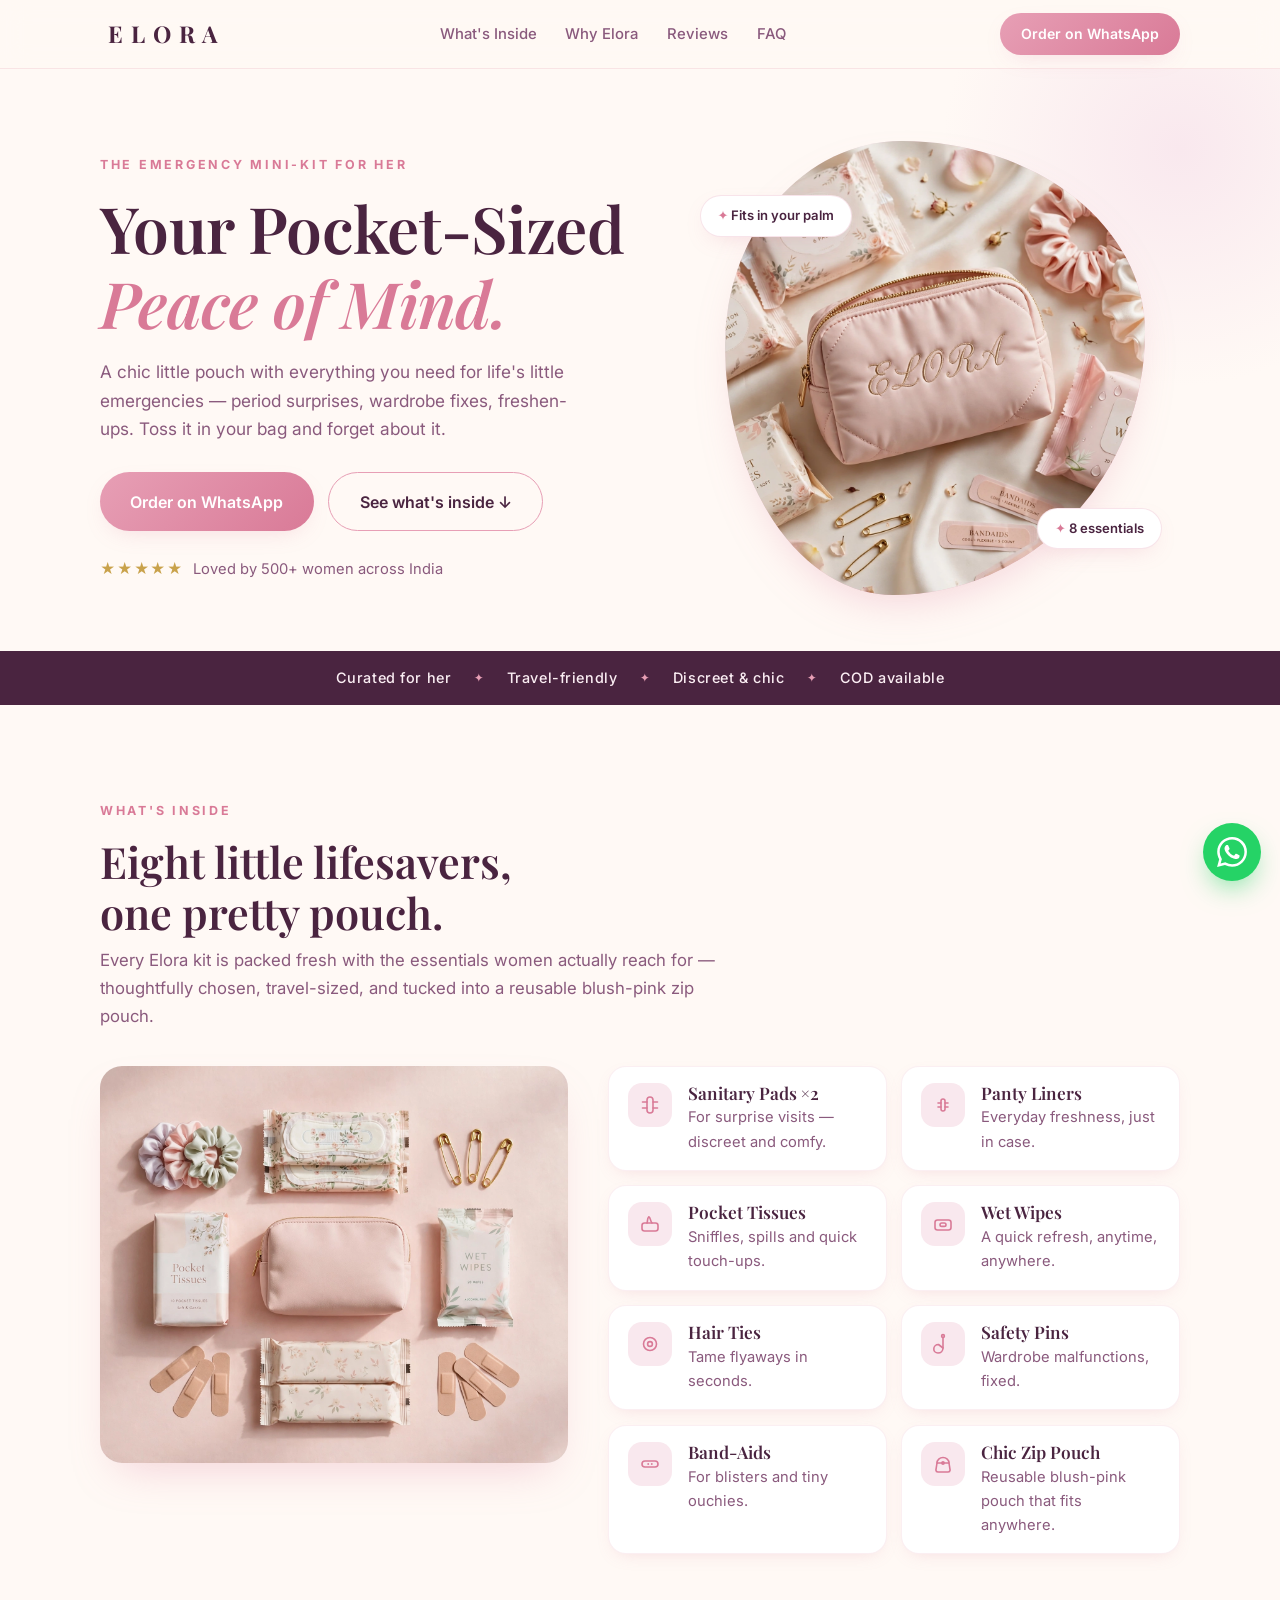
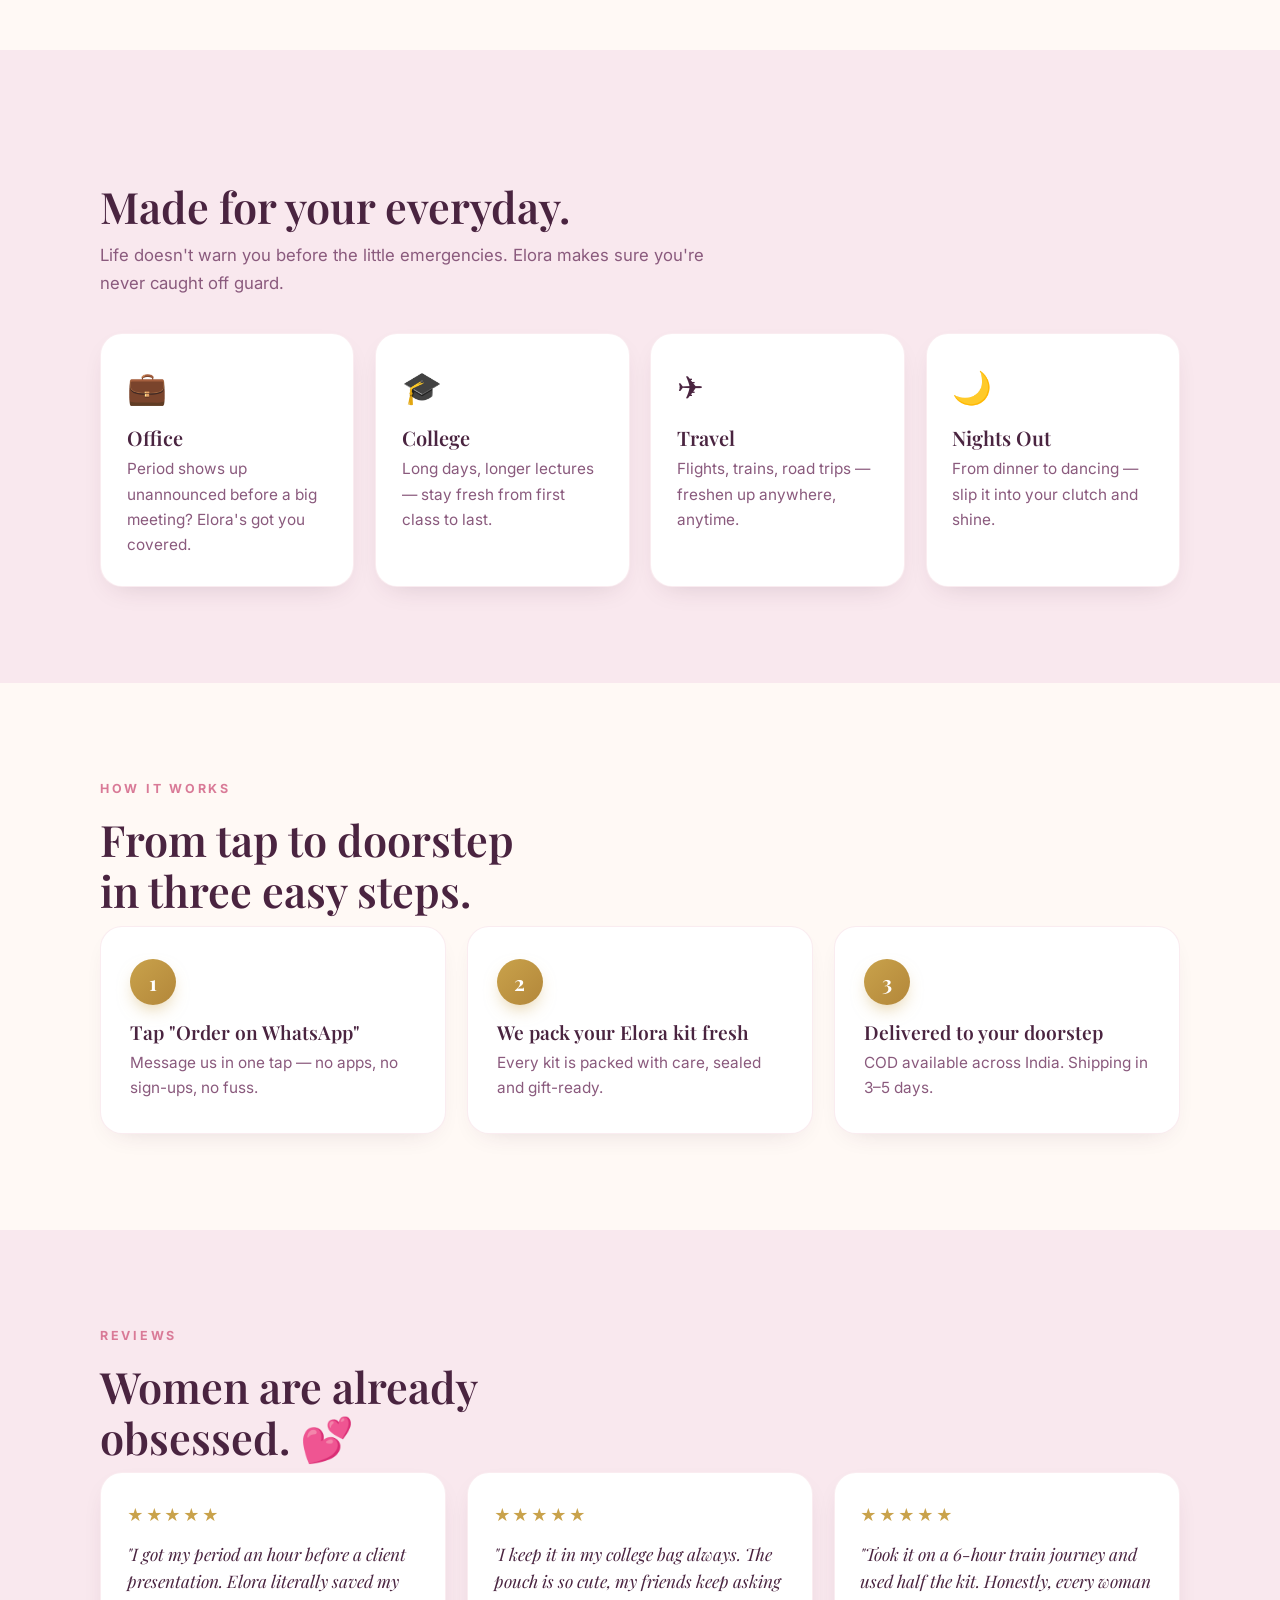
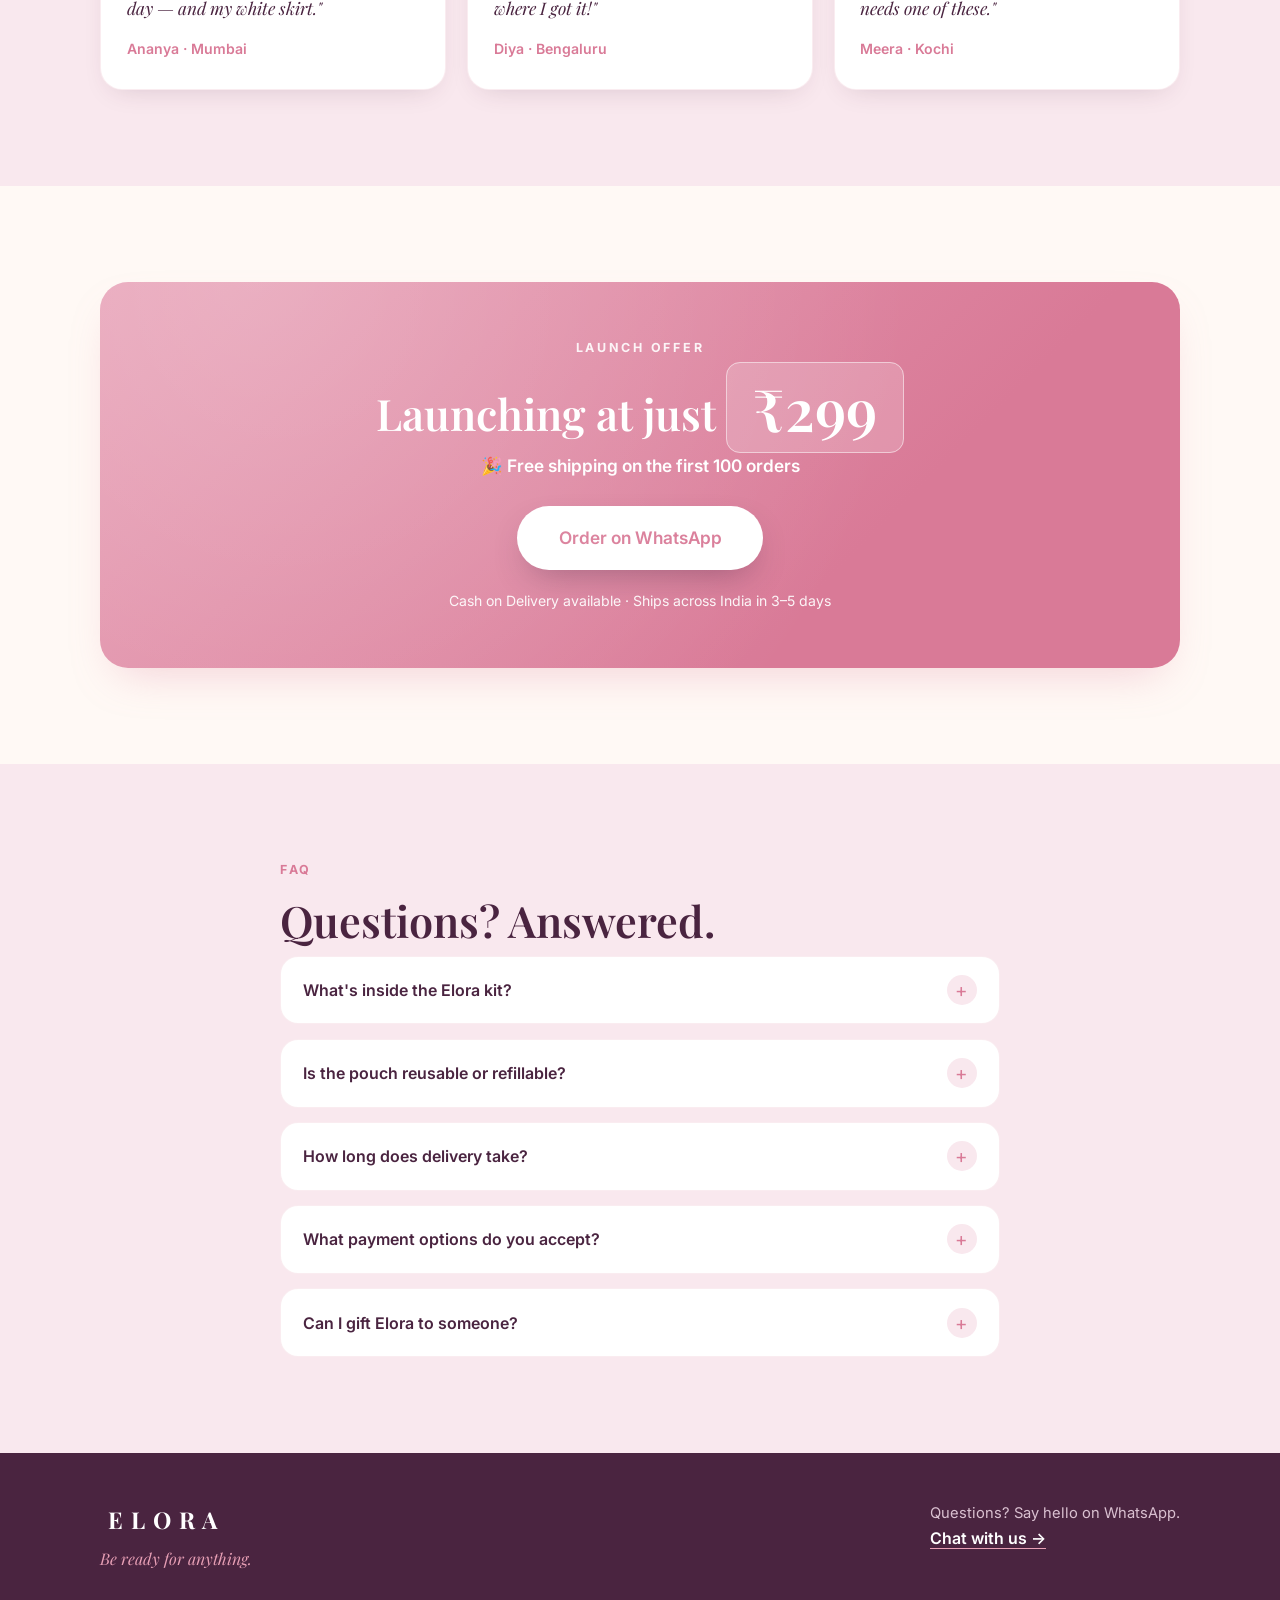
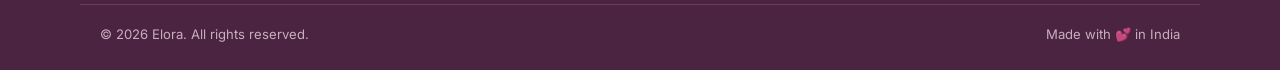
==== index.html @ 52243a60 "Elora landing page v1 — hero, what's inside, FAQ, WhatsApp ordering" ====
<!DOCTYPE html>
<html lang="en">
<head>
  <meta charset="UTF-8" />
  <meta name="viewport" content="width=device-width, initial-scale=1.0" />
  <title>ELORA — Women's Emergency Mini-Kit | Be Ready for Anything</title>
  <meta name="description" content="ELORA is a chic pocket-sized emergency mini-kit for women — period essentials, tissues, wipes, hair ties, safety pins & more. Toss it in your bag and be ready for anything. ₹299 with COD across India." />
  <!-- Open Graph -->
  <meta property="og:type" content="website" />
  <meta property="og:title" content="ELORA — Your Pocket-Sized Peace of Mind" />
  <meta property="og:description" content="A chic little pouch with everything you need for life's little emergencies. Launching at just ₹299." />
  <meta property="og:image" content="assets/hero.png" />
  <meta name="twitter:card" content="summary_large_image" />
  <!-- Favicon: rose "E" monogram -->
  <link rel="icon" href="data:image/svg+xml,%3Csvg xmlns='http://www.w3.org/2000/svg' viewBox='0 0 64 64'%3E%3Crect width='64' height='64' rx='18' fill='%23e79fb5'/%3E%3Ctext x='32' y='45' font-family='Georgia, serif' font-size='38' fill='white' text-anchor='middle'%3EE%3C/text%3E%3C/svg%3E" />
  <!-- Fonts -->
  <link rel="preconnect" href="https://fonts.googleapis.com" />
  <link rel="preconnect" href="https://fonts.gstatic.com" crossorigin />
  <link href="https://fonts.googleapis.com/css2?family=Playfair+Display:ital,wght@0,500;0,600;0,700;1,500&family=Inter:wght@400;500;600;700&display=swap" rel="stylesheet" />
  <link rel="stylesheet" href="styles.css" />
  <script>
    // Early image fallback so broken/missing asset images degrade gracefully
    window.eloraImgFallback = function (img) {
      var d = document.createElement('div');
      d.className = 'img-ph';
      d.innerHTML = '<span>' + (img.getAttribute('data-ph') || 'Elora') + '</span>';
      img.replaceWith(d);
    };
  </script>
</head>
<body>

  <!-- ============ NAV ============ -->
  <header class="nav" id="nav">
    <div class="container nav-inner">
      <a href="#top" class="wordmark">ELORA</a>
      <nav class="nav-links" id="navLinks" aria-label="Primary">
        <a href="#inside">What's Inside</a>
        <a href="#why">Why Elora</a>
        <a href="#reviews">Reviews</a>
        <a href="#faq">FAQ</a>
      </nav>
      <div class="nav-actions">
        <a class="btn btn-sm" data-wa href="#" target="_blank" rel="noopener">Order on WhatsApp</a>
        <button class="nav-toggle" id="navToggle" aria-label="Open menu" aria-expanded="false">
          <span></span><span></span><span></span>
        </button>
      </div>
    </div>
  </header>

  <main id="top">

    <!-- ============ HERO ============ -->
    <section class="hero">
      <div class="container hero-grid">
        <div class="hero-copy">
          <p class="eyebrow reveal">The Emergency Mini-Kit for Her</p>
          <h1 class="reveal">Your Pocket-Sized<br /><em>Peace of Mind.</em></h1>
          <p class="sub reveal">A chic little pouch with everything you need for life's little emergencies — period surprises, wardrobe fixes, freshen-ups. Toss it in your bag and forget about it.</p>
          <div class="hero-ctas reveal">
            <a class="btn" data-wa href="#" target="_blank" rel="noopener">Order on WhatsApp</a>
            <a class="btn btn-ghost" href="#inside">See what's inside ↓</a>
          </div>
          <div class="hero-mini reveal">
            <span class="stars">★★★★★</span>
            <span>Loved by 500+ women across India</span>
          </div>
        </div>
        <div class="hero-media reveal">
          <div class="blob">
            <img src="assets/hero.png" alt="The ELORA emergency mini-kit pouch" onerror="eloraImgFallback(this)" data-ph="ELORA pouch photo" />
          </div>
          <div class="chip chip-a">Fits in your palm</div>
          <div class="chip chip-b">8 essentials</div>
        </div>
      </div>
    </section>

    <!-- ============ TRUST STRIP ============ -->
    <div class="trust">
      <div class="container trust-inner reveal">
        <span>Curated for her</span><i>✦</i>
        <span>Travel-friendly</span><i>✦</i>
        <span>Discreet &amp; chic</span><i>✦</i>
        <span>COD available</span>
      </div>
    </div>

    <!-- ============ WHAT'S INSIDE ============ -->
    <section class="section" id="inside">
      <div class="container">
        <p class="eyebrow reveal">What's Inside</p>
        <h2 class="reveal">Eight little lifesavers,<br />one pretty pouch.</h2>
        <p class="lead reveal">Every Elora kit is packed fresh with the essentials women actually reach for — thoughtfully chosen, travel-sized, and tucked into a reusable blush-pink zip pouch.</p>

        <div class="inside-grid">
          <div class="flatlay reveal">
            <img src="assets/flatlay.png" alt="Flat lay of everything inside the ELORA kit" onerror="eloraImgFallback(this)" data-ph="Kit flat-lay photo" />
          </div>
          <div class="items">
            <div class="item reveal">
              <span class="icon" aria-hidden="true"><svg viewBox="0 0 24 24" fill="none" stroke="currentColor" stroke-width="1.6" stroke-linecap="round" stroke-linejoin="round"><rect x="9" y="4" width="6" height="16" rx="3"/><path d="M9 9H4.5M9 15H4.5M15 9h4.5M15 15h4.5"/></svg></span>
              <div><h3>Sanitary Pads ×2</h3><p>For surprise visits — discreet and comfy.</p></div>
            </div>
            <div class="item reveal">
              <span class="icon" aria-hidden="true"><svg viewBox="0 0 24 24" fill="none" stroke="currentColor" stroke-width="1.6" stroke-linecap="round" stroke-linejoin="round"><rect x="10" y="6" width="4" height="12" rx="2"/><path d="M10 10H7M10 14H7M14 10h3M14 14h3"/></svg></span>
              <div><h3>Panty Liners</h3><p>Everyday freshness, just in case.</p></div>
            </div>
            <div class="item reveal">
              <span class="icon" aria-hidden="true"><svg viewBox="0 0 24 24" fill="none" stroke="currentColor" stroke-width="1.6" stroke-linecap="round" stroke-linejoin="round"><rect x="4" y="11" width="16" height="8" rx="2.5"/><path d="M9 11c1-2.2-.2-4.2 1.8-6.2 2 1 1.2 4 3.2 6.2"/></svg></span>
              <div><h3>Pocket Tissues</h3><p>Sniffles, spills and quick touch-ups.</p></div>
            </div>
            <div class="item reveal">
              <span class="icon" aria-hidden="true"><svg viewBox="0 0 24 24" fill="none" stroke="currentColor" stroke-width="1.6" stroke-linecap="round" stroke-linejoin="round"><rect x="4" y="8" width="16" height="10" rx="2.5"/><rect x="9" y="11" width="6" height="3.4" rx="1.7"/></svg></span>
              <div><h3>Wet Wipes</h3><p>A quick refresh, anytime, anywhere.</p></div>
            </div>
            <div class="item reveal">
              <span class="icon" aria-hidden="true"><svg viewBox="0 0 24 24" fill="none" stroke="currentColor" stroke-width="1.6" stroke-linecap="round" stroke-linejoin="round"><circle cx="12" cy="12" r="6.5"/><circle cx="12" cy="12" r="2.4"/></svg></span>
              <div><h3>Hair Ties</h3><p>Tame flyaways in seconds.</p></div>
            </div>
            <div class="item reveal">
              <span class="icon" aria-hidden="true"><svg viewBox="0 0 24 24" fill="none" stroke="currentColor" stroke-width="1.6" stroke-linecap="round" stroke-linejoin="round"><circle cx="12" cy="4" r="1.4"/><path d="M12 5.4V16"/><path d="M12 16c0 3-2.2 5-5 5-2.6 0-4.2-1.9-4.2-4.1 0-2.5 2.1-4.4 4.7-4.4L12 16z"/></svg></span>
              <div><h3>Safety Pins</h3><p>Wardrobe malfunctions, fixed.</p></div>
            </div>
            <div class="item reveal">
              <span class="icon" aria-hidden="true"><svg viewBox="0 0 24 24" fill="none" stroke="currentColor" stroke-width="1.6" stroke-linecap="round" stroke-linejoin="round"><rect x="4" y="9" width="16" height="6" rx="3"/><circle cx="10.2" cy="12" r=".9" fill="currentColor" stroke="none"/><circle cx="13.8" cy="12" r=".9" fill="currentColor" stroke="none"/></svg></span>
              <div><h3>Band-Aids</h3><p>For blisters and tiny ouchies.</p></div>
            </div>
            <div class="item reveal">
              <span class="icon" aria-hidden="true"><svg viewBox="0 0 24 24" fill="none" stroke="currentColor" stroke-width="1.6" stroke-linecap="round" stroke-linejoin="round"><path d="M6 11h12l1.1 7.2A2 2 0 0 1 17.1 20H6.9a2 2 0 0 1-2-1.8L6 11z"/><path d="M6 11c0-3.2 2.7-5.5 6-5.5s6 2.3 6 5.5"/><circle cx="12" cy="11" r="1.1"/></svg></span>
              <div><h3>Chic Zip Pouch</h3><p>Reusable blush-pink pouch that fits anywhere.</p></div>
            </div>
          </div>
        </div>
      </div>
    </section>

    <!-- ============ MADE FOR YOUR EVERYDAY ============ -->
    <section class="section alt" id="why">
      <div class="container">
        <p class="eyebrow reveal">Why Elora</p>
        <h2 class="reveal">Made for your everyday.</h2>
        <p class="lead reveal">Life doesn't warn you before the little emergencies. Elora makes sure you're never caught off guard.</p>
        <div class="cards">
          <article class="card reveal">
            <span class="card-glyph" aria-hidden="true">💼</span>
            <h3>Office</h3>
            <p>Period shows up unannounced before a big meeting? Elora's got you covered.</p>
          </article>
          <article class="card reveal">
            <span class="card-glyph" aria-hidden="true">🎓</span>
            <h3>College</h3>
            <p>Long days, longer lectures — stay fresh from first class to last.</p>
          </article>
          <article class="card reveal">
            <span class="card-glyph" aria-hidden="true">✈️</span>
            <h3>Travel</h3>
            <p>Flights, trains, road trips — freshen up anywhere, anytime.</p>
          </article>
          <article class="card reveal">
            <span class="card-glyph" aria-hidden="true">🌙</span>
            <h3>Nights Out</h3>
            <p>From dinner to dancing — slip it into your clutch and shine.</p>
          </article>
        </div>
      </div>
    </section>

    <!-- ============ HOW IT WORKS ============ -->
    <section class="section" id="how">
      <div class="container">
        <p class="eyebrow reveal">How It Works</p>
        <h2 class="reveal">From tap to doorstep<br />in three easy steps.</h2>
        <div class="steps">
          <div class="step reveal">
            <span class="step-num">1</span>
            <h3>Tap "Order on WhatsApp"</h3>
            <p>Message us in one tap — no apps, no sign-ups, no fuss.</p>
          </div>
          <div class="step reveal">
            <span class="step-num">2</span>
            <h3>We pack your Elora kit fresh</h3>
            <p>Every kit is packed with care, sealed and gift-ready.</p>
          </div>
          <div class="step reveal">
            <span class="step-num">3</span>
            <h3>Delivered to your doorstep</h3>
            <p>COD available across India. Shipping in 3–5 days.</p>
          </div>
        </div>
      </div>
    </section>

    <!-- ============ REVIEWS ============ -->
    <section class="section alt" id="reviews">
      <div class="container">
        <p class="eyebrow reveal">Reviews</p>
        <h2 class="reveal">Women are already<br />obsessed. 💕</h2>
        <div class="cards reviews">
          <figure class="card review reveal">
            <span class="stars">★★★★★</span>
            <blockquote>"I got my period an hour before a client presentation. Elora literally saved my day — and my white skirt."</blockquote>
            <figcaption>Ananya · Mumbai</figcaption>
          </figure>
          <figure class="card review reveal">
            <span class="stars">★★★★★</span>
            <blockquote>"I keep it in my college bag always. The pouch is so cute, my friends keep asking where I got it!"</blockquote>
            <figcaption>Diya · Bengaluru</figcaption>
          </figure>
          <figure class="card review reveal">
            <span class="stars">★★★★★</span>
            <blockquote>"Took it on a 6-hour train journey and used half the kit. Honestly, every woman needs one of these."</blockquote>
            <figcaption>Meera · Kochi</figcaption>
          </figure>
        </div>
      </div>
    </section>

    <!-- ============ PRICING ============ -->
    <section class="section" id="pricing">
      <div class="container">
        <div class="price-banner reveal">
          <p class="eyebrow light">Launch Offer</p>
          <h2>Launching at just <span class="price">₹299</span></h2>
          <p class="price-note">🎉 Free shipping on the first 100 orders</p>
          <a class="btn btn-light btn-lg" data-wa href="#" target="_blank" rel="noopener">Order on WhatsApp</a>
          <p class="price-fine">Cash on Delivery available · Ships across India in 3–5 days</p>
        </div>
      </div>
    </section>

    <!-- ============ FAQ ============ -->
    <section class="section alt" id="faq">
      <div class="container narrow">
        <p class="eyebrow reveal">FAQ</p>
        <h2 class="reveal">Questions? Answered.</h2>
        <div class="faq-list">
          <div class="faq-item reveal">
            <button class="faq-q" aria-expanded="false">What's inside the Elora kit?<span class="plus">+</span></button>
            <div class="faq-a"><p>Eight essentials: 2 sanitary pads, panty liners, pocket tissues, wet wipes, hair ties, safety pins, band-aids — all tucked into a reusable blush-pink zip pouch.</p></div>
          </div>
          <div class="faq-item reveal">
            <button class="faq-q" aria-expanded="false">Is the pouch reusable or refillable?<span class="plus">+</span></button>
            <div class="faq-a"><p>Yes! The pouch is sturdy, washable and made to be reused. Refill packs are launching soon so you can restock your favourites.</p></div>
          </div>
          <div class="faq-item reveal">
            <button class="faq-q" aria-expanded="false">How long does delivery take?<span class="plus">+</span></button>
            <div class="faq-a"><p>We ship across India in 3–5 working days. You'll get tracking details on WhatsApp as soon as your kit leaves our studio.</p></div>
          </div>
          <div class="faq-item reveal">
            <button class="faq-q" aria-expanded="false">What payment options do you accept?<span class="plus">+</span></button>
            <div class="faq-a"><p>Cash on Delivery, UPI and cards — we'll confirm your preferred option on WhatsApp when you place your order.</p></div>
          </div>
          <div class="faq-item reveal">
            <button class="faq-q" aria-expanded="false">Can I gift Elora to someone?<span class="plus">+</span></button>
            <div class="faq-a"><p>Absolutely — every kit arrives in gift-ready packaging. Just mention it's a gift on WhatsApp and we'll add a handwritten note.</p></div>
          </div>
        </div>
      </div>
    </section>

  </main>

  <!-- ============ FOOTER ============ -->
  <footer class="footer">
    <div class="container footer-inner">
      <div>
        <p class="wordmark">ELORA</p>
        <p class="tagline">Be ready for anything.</p>
      </div>
      <div class="footer-contact">
        <p>Questions? Say hello on WhatsApp.</p>
        <a data-wa href="#" target="_blank" rel="noopener">Chat with us →</a>
      </div>
    </div>
    <div class="container footer-base">
      <p>© 2026 Elora. All rights reserved.</p>
      <p>Made with 💕 in India</p>
    </div>
  </footer>

  <!-- Floating WhatsApp button -->
  <a class="wa-float" data-wa href="#" target="_blank" rel="noopener" aria-label="Order Elora on WhatsApp">
    <svg viewBox="0 0 24 24" fill="currentColor" aria-hidden="true"><path d="M17.472 14.382c-.297-.149-1.758-.867-2.03-.967-.273-.099-.471-.148-.67.15-.197.297-.767.966-.94 1.164-.173.199-.347.223-.644.075-.297-.15-1.255-.463-2.39-1.475-.883-.788-1.48-1.761-1.653-2.059-.173-.297-.018-.458.13-.606.134-.133.298-.347.446-.52.149-.174.198-.298.298-.497.099-.198.05-.371-.025-.52-.075-.149-.669-1.612-.916-2.207-.242-.579-.487-.5-.669-.51-.173-.008-.371-.01-.57-.01-.198 0-.52.074-.792.372-.272.297-1.04 1.016-1.04 2.479 0 1.462 1.065 2.875 1.213 3.074.149.198 2.096 3.2 5.077 4.487.709.306 1.262.489 1.694.625.712.227 1.36.195 1.871.118.571-.085 1.758-.719 2.006-1.413.248-.694.248-1.289.173-1.413-.074-.124-.272-.198-.57-.347m-5.421 7.403h-.004a9.87 9.87 0 01-5.031-1.378l-.361-.214-3.741.982.998-3.648-.235-.374a9.86 9.86 0 01-1.51-5.26c.001-5.45 4.436-9.884 9.888-9.884 2.64 0 5.122 1.03 6.988 2.898a9.825 9.825 0 012.893 6.994c-.003 5.45-4.437 9.884-9.885 9.884m8.413-18.297A11.815 11.815 0 0012.05 0C5.495 0 .16 5.335.157 11.892c0 2.096.547 4.142 1.588 5.945L.057 24l6.305-1.654a11.882 11.882 0 005.683 1.448h.005c6.554 0 11.89-5.335 11.893-11.893a11.821 11.821 0 00-3.48-8.413z"/></svg>
  </a>

  <script src="script.js"></script>
</body>
</html>
---- styles.css ----
/* ============ ELORA — soft feminine theme ============ */
:root {
  --blush: #f9e8ee;
  --rose: #e79fb5;
  --rose-deep: #d97a97;
  --cream: #fff9f5;
  --plum: #4a2440;
  --plum-soft: #8a5a7d;
  --gold: #c9a24b;
  --white: #ffffff;
  --shadow: 0 20px 45px -18px rgba(217, 122, 151, 0.35);
  --shadow-sm: 0 8px 24px -10px rgba(217, 122, 151, 0.28);
  --radius: 22px;
  --font-head: "Playfair Display", Georgia, serif;
  --font-body: "Inter", system-ui, -apple-system, sans-serif;
}

* { box-sizing: border-box; margin: 0; padding: 0; }

html {
  scroll-behavior: smooth;
  scroll-padding-top: 84px;
}

body {
  font-family: var(--font-body);
  background: var(--cream);
  color: var(--plum);
  line-height: 1.65;
  -webkit-font-smoothing: antialiased;
  overflow-x: hidden;
}

img { max-width: 100%; display: block; }
a { color: inherit; }

.container {
  width: 100%;
  max-width: 1120px;
  margin: 0 auto;
  padding-inline: 1.25rem;
}
.container.narrow { max-width: 760px; }

/* ---------- Typography ---------- */
h1, h2, h3 { font-family: var(--font-head); line-height: 1.18; font-weight: 600; }
h1 { font-size: clamp(2.4rem, 6vw, 4rem); letter-spacing: -0.01em; }
h1 em { font-style: italic; color: var(--rose-deep); }
h2 { font-size: clamp(1.8rem, 4.2vw, 2.7rem); margin-bottom: 0.6rem; }
h3 { font-size: 1.08rem; font-weight: 600; }

.eyebrow {
  font-size: 0.78rem;
  font-weight: 700;
  letter-spacing: 0.22em;
  text-transform: uppercase;
  color: var(--rose-deep);
  margin-bottom: 0.9rem;
}
.eyebrow.light { color: #fff; opacity: 0.9; }
.lead { color: var(--plum-soft); max-width: 620px; margin-bottom: 2.2rem; font-size: 1.05rem; }

/* ---------- Buttons ---------- */
.btn {
  display: inline-flex;
  align-items: center;
  justify-content: center;
  gap: 0.5rem;
  background: linear-gradient(135deg, var(--rose) 0%, var(--rose-deep) 100%);
  color: #fff;
  font-weight: 600;
  font-size: 1rem;
  padding: 0.95rem 1.9rem;
  border-radius: 999px;
  text-decoration: none;
  border: none;
  cursor: pointer;
  box-shadow: var(--shadow-sm);
  transition: transform 0.2s ease, box-shadow 0.2s ease;
}
.btn:hover { transform: translateY(-2px); box-shadow: var(--shadow); }
.btn:active { transform: translateY(0); }

.btn-sm { padding: 0.6rem 1.3rem; font-size: 0.88rem; }
.btn-lg { padding: 1.1rem 2.6rem; font-size: 1.08rem; }

.btn-ghost {
  background: transparent;
  color: var(--plum);
  border: 1.5px solid var(--rose);
  box-shadow: none;
}
.btn-ghost:hover { background: var(--blush); box-shadow: var(--shadow-sm); }

.btn-light {
  background: #fff;
  color: var(--rose-deep);
  box-shadow: 0 14px 34px -12px rgba(74, 36, 64, 0.45);
}
.btn-light:hover { box-shadow: 0 18px 40px -12px rgba(74, 36, 64, 0.5); }

/* ---------- Nav ---------- */
.nav {
  position: sticky;
  top: 0;
  z-index: 50;
  background: rgba(255, 249, 245, 0.82);
  backdrop-filter: blur(14px);
  -webkit-backdrop-filter: blur(14px);
  border-bottom: 1px solid rgba(217, 122, 151, 0.16);
}
.nav-inner {
  display: flex;
  align-items: center;
  justify-content: space-between;
  gap: 1rem;
  height: 68px;
}
.wordmark {
  font-family: var(--font-head);
  font-weight: 700;
  font-size: 1.45rem;
  letter-spacing: 0.34em;
  text-decoration: none;
  color: var(--plum);
  padding-left: 0.34em; /* optical centering of letterspacing */
}
.nav-links { display: flex; gap: 1.8rem; }
.nav-links a {
  text-decoration: none;
  font-size: 0.93rem;
  font-weight: 500;
  color: var(--plum-soft);
  transition: color 0.2s;
}
.nav-links a:hover { color: var(--rose-deep); }
.nav-actions { display: flex; align-items: center; gap: 0.8rem; }

.nav-toggle {
  display: none;
  flex-direction: column;
  gap: 5px;
  background: none;
  border: none;
  cursor: pointer;
  padding: 0.5rem;
}
.nav-toggle span {
  width: 22px; height: 2px;
  background: var(--plum);
  border-radius: 2px;
  transition: transform 0.25s, opacity 0.25s;
}

/* ---------- Hero ---------- */
.hero {
  padding: 4.5rem 0 3.5rem;
  position: relative;
  overflow: hidden;
}
.hero::before {
  content: "";
  position: absolute;
  top: -160px; right: -140px;
  width: 480px; height: 480px;
  background: radial-gradient(circle, var(--blush) 0%, transparent 70%);
  pointer-events: none;
}
.hero-grid {
  display: grid;
  gap: 3rem;
  align-items: center;
}
.hero-copy .sub { color: var(--plum-soft); font-size: 1.08rem; margin: 1.1rem 0 1.8rem; max-width: 480px; }
.hero-ctas { display: flex; flex-wrap: wrap; gap: 0.9rem; margin-bottom: 1.6rem; }
.hero-mini { display: flex; align-items: center; gap: 0.6rem; font-size: 0.92rem; color: var(--plum-soft); }
.stars { color: var(--gold); letter-spacing: 0.12em; }

.hero-media { position: relative; justify-self: center; width: 100%; max-width: 420px; }
.blob {
  border-radius: 42% 58% 60% 40% / 45% 42% 58% 55%;
  overflow: hidden;
  aspect-ratio: 1 / 1.08;
  background: linear-gradient(135deg, var(--blush), var(--rose));
  box-shadow: var(--shadow);
  animation: blobmorph 14s ease-in-out infinite alternate;
}
@keyframes blobmorph {
  from { border-radius: 42% 58% 60% 40% / 45% 42% 58% 55%; }
  to   { border-radius: 58% 42% 45% 55% / 55% 58% 42% 45%; }
}
.blob img { width: 100%; height: 100%; object-fit: cover; }

.chip {
  position: absolute;
  background: #fff;
  border-radius: 999px;
  padding: 0.55rem 1.05rem;
  font-size: 0.82rem;
  font-weight: 600;
  color: var(--plum);
  box-shadow: var(--shadow-sm);
  border: 1px solid rgba(217, 122, 151, 0.2);
  animation: float 4.5s ease-in-out infinite;
  white-space: nowrap;
}
.chip::before { content: "✦ "; color: var(--rose-deep); }
.chip-a { top: 12%; left: -6%; }
.chip-b { bottom: 10%; right: -4%; animation-delay: 1.4s; }
@keyframes float {
  0%, 100% { transform: translateY(0); }
  50% { transform: translateY(-10px); }
}

/* Image placeholder (shown until real photos are added) */
.img-ph {
  width: 100%;
  aspect-ratio: 1 / 1.05;
  display: flex;
  align-items: center;
  justify-content: center;
  text-align: center;
  padding: 2rem;
  background: linear-gradient(135deg, var(--blush), #f3d3de);
  border: 2px dashed var(--rose);
  border-radius: var(--radius);
  color: var(--plum-soft);
  font-family: var(--font-head);
  font-size: 1.05rem;
  font-style: italic;
}

/* ---------- Trust strip ---------- */
.trust {
  background: var(--plum);
  color: #fbeef3;
  padding: 0.95rem 0;
}
.trust-inner {
  display: flex;
  flex-wrap: wrap;
  justify-content: center;
  align-items: center;
  gap: 0.9rem 1.4rem;
  font-size: 0.9rem;
  font-weight: 500;
  letter-spacing: 0.04em;
}
.trust-inner i { color: var(--rose); font-style: normal; font-size: 0.75rem; }

/* ---------- Sections ---------- */
.section { padding: 5rem 0; }
.section.alt { background: var(--blush); }

/* ---------- What's inside ---------- */
.inside-grid {
  display: grid;
  gap: 2.5rem;
  align-items: start;
}
.flatlay {
  border-radius: var(--radius);
  overflow: hidden;
  box-shadow: var(--shadow);
  background: linear-gradient(135deg, #fff, var(--blush));
}
.flatlay img { width: 100%; height: 100%; object-fit: cover; aspect-ratio: 1 / 0.85; }
.flatlay .img-ph { border-radius: var(--radius); }

.items {
  display: grid;
  gap: 0.9rem;
}
.item {
  display: flex;
  gap: 1rem;
  align-items: flex-start;
  background: #fff;
  border-radius: 18px;
  padding: 1rem 1.2rem;
  box-shadow: 0 6px 18px -8px rgba(217, 122, 151, 0.25);
  border: 1px solid rgba(217, 122, 151, 0.12);
  transition: transform 0.2s ease, box-shadow 0.2s ease;
}
.item:hover { transform: translateY(-3px); box-shadow: var(--shadow-sm); }
.item p { font-size: 0.92rem; color: var(--plum-soft); margin-top: 0.15rem; }
.icon {
  flex: 0 0 44px;
  width: 44px; height: 44px;
  display: inline-flex;
  align-items: center;
  justify-content: center;
  border-radius: 14px;
  background: var(--blush);
  color: var(--rose-deep);
}
.icon svg { width: 24px; height: 24px; }

/* ---------- Scenario / review cards ---------- */
.cards {
  display: grid;
  gap: 1.3rem;
}
.card {
  background: #fff;
  border-radius: var(--radius);
  padding: 1.8rem 1.6rem;
  box-shadow: 0 10px 28px -14px rgba(74, 36, 64, 0.22);
  border: 1px solid rgba(217, 122, 151, 0.14);
  transition: transform 0.22s ease, box-shadow 0.22s ease;
}
.card:hover { transform: translateY(-4px); box-shadow: var(--shadow); }
.card h3 { margin: 0.7rem 0 0.4rem; font-size: 1.25rem; }
.card p { color: var(--plum-soft); font-size: 0.96rem; }
.card-glyph { font-size: 2rem; }

.review blockquote {
  font-family: var(--font-head);
  font-style: italic;
  font-size: 1.08rem;
  line-height: 1.55;
  margin: 0.8rem 0 1rem;
}
.review figcaption { font-size: 0.88rem; font-weight: 600; color: var(--rose-deep); }

/* ---------- Steps ---------- */
.steps {
  display: grid;
  gap: 1.3rem;
  counter-reset: step;
}
.step {
  background: #fff;
  border-radius: var(--radius);
  padding: 2rem 1.8rem;
  border: 1px solid rgba(217, 122, 151, 0.14);
  box-shadow: 0 10px 28px -16px rgba(74, 36, 64, 0.2);
  position: relative;
}
.step-num {
  display: inline-flex;
  align-items: center;
  justify-content: center;
  width: 46px; height: 46px;
  border-radius: 50%;
  background: linear-gradient(135deg, var(--gold), #b3873a);
  color: #fff;
  font-family: var(--font-head);
  font-weight: 700;
  font-size: 1.3rem;
  margin-bottom: 1rem;
  box-shadow: 0 8px 18px -6px rgba(201, 162, 75, 0.6);
}
.step h3 { margin-bottom: 0.4rem; font-size: 1.2rem; }
.step p { color: var(--plum-soft); font-size: 0.96rem; }

/* ---------- Pricing banner ---------- */
.price-banner {
  background: linear-gradient(135deg, var(--rose) 0%, var(--rose-deep) 70%);
  color: #fff;
  border-radius: 28px;
  text-align: center;
  padding: 3.5rem 1.8rem;
  box-shadow: var(--shadow);
  position: relative;
  overflow: hidden;
}
.price-banner::before {
  content: "";
  position: absolute;
  inset: -40%;
  background: radial-gradient(circle at 30% 20%, rgba(255,255,255,0.22), transparent 45%);
  pointer-events: none;
}
.price-banner h2 { color: #fff; }
.price {
  font-size: 1.35em;
  color: #fff;
  background: rgba(255, 255, 255, 0.18);
  border: 1.5px solid rgba(255, 255, 255, 0.5);
  padding: 0.1em 0.45em;
  border-radius: 14px;
  white-space: nowrap;
}
.price-note { font-size: 1.08rem; font-weight: 600; margin: 0.6rem 0 1.6rem; }
.price-fine { margin-top: 1.2rem; font-size: 0.88rem; opacity: 0.92; }

/* ---------- FAQ ---------- */
.faq-list { display: grid; gap: 0.9rem; }
.faq-item {
  background: #fff;
  border-radius: 18px;
  border: 1px solid rgba(217, 122, 151, 0.14);
  overflow: hidden;
}
.faq-q {
  width: 100%;
  display: flex;
  justify-content: space-between;
  align-items: center;
  gap: 1rem;
  background: none;
  border: none;
  cursor: pointer;
  padding: 1.15rem 1.4rem;
  font-family: var(--font-body);
  font-size: 1rem;
  font-weight: 600;
  color: var(--plum);
  text-align: left;
}
.faq-q .plus {
  flex: 0 0 auto;
  width: 30px; height: 30px;
  display: inline-flex;
  align-items: center;
  justify-content: center;
  border-radius: 50%;
  background: var(--blush);
  color: var(--rose-deep);
  font-size: 1.2rem;
  font-weight: 400;
  transition: transform 0.25s ease;
}
.faq-item.open .faq-q .plus { transform: rotate(45deg); }
.faq-a {
  max-height: 0;
  overflow: hidden;
  transition: max-height 0.3s ease;
}
.faq-a p { padding: 0 1.4rem 1.3rem; color: var(--plum-soft); font-size: 0.95rem; }

/* ---------- Footer ---------- */
.footer {
  background: var(--plum);
  color: #f3dcea;
  padding: 3rem 0 1.5rem;
}
.footer-inner {
  display: flex;
  flex-wrap: wrap;
  justify-content: space-between;
  gap: 1.5rem;
  padding-bottom: 2rem;
  border-bottom: 1px solid rgba(231, 159, 181, 0.22);
}
.footer .wordmark { color: #fff; }
.tagline { font-family: var(--font-head); font-style: italic; color: var(--rose); margin-top: 0.4rem; }
.footer-contact p { font-size: 0.92rem; opacity: 0.85; }
.footer-contact a {
  color: #fff;
  font-weight: 600;
  text-decoration: none;
  border-bottom: 1.5px solid var(--rose);
}
.footer-base {
  display: flex;
  flex-wrap: wrap;
  justify-content: space-between;
  gap: 0.5rem;
  padding-top: 1.2rem;
  font-size: 0.82rem;
  opacity: 0.75;
}

/* ---------- Floating WhatsApp ---------- */
.wa-float {
  position: fixed;
  right: 1.2rem;
  bottom: 1.2rem;
  width: 58px; height: 58px;
  border-radius: 50%;
  background: #25d366;
  color: #fff;
  display: flex;
  align-items: center;
  justify-content: center;
  box-shadow: 0 12px 28px -8px rgba(37, 211, 102, 0.65);
  z-index: 60;
  transition: transform 0.2s ease;
}
.wa-float:hover { transform: scale(1.08); }
.wa-float svg { width: 30px; height: 30px; }

/* ---------- Reveal on scroll ---------- */
.reveal {
  opacity: 0;
  transform: translateY(26px);
  transition: opacity 0.65s ease, transform 0.65s ease;
}
.reveal.visible { opacity: 1; transform: none; }
@media (prefers-reduced-motion: reduce) {
  .reveal { opacity: 1; transform: none; transition: none; }
  html { scroll-behavior: auto; }
  .blob, .chip { animation: none; }
}

/* ---------- Responsive ---------- */
@media (max-width: 820px) {
  .nav-links {
    position: absolute;
    top: 68px; left: 0; right: 0;
    flex-direction: column;
    gap: 0;
    background: rgba(255, 249, 245, 0.98);
    backdrop-filter: blur(14px);
    border-bottom: 1px solid rgba(217, 122, 151, 0.16);
    max-height: 0;
    overflow: hidden;
    transition: max-height 0.3s ease;
  }
  .nav-links.open { max-height: 320px; }
  .nav-links a { padding: 1rem 1.25rem; border-top: 1px solid rgba(217, 122, 151, 0.1); }
  .nav-toggle { display: flex; }
  .nav .btn-sm { display: none; }
}

@media (min-width: 720px) {
  .hero-grid { grid-template-columns: 1.05fr 0.95fr; }
  .cards { grid-template-columns: repeat(2, 1fr); }
  .steps { grid-template-columns: repeat(3, 1fr); }
  .items { grid-template-columns: repeat(2, 1fr); }
}

@media (min-width: 1024px) {
  .cards { grid-template-columns: repeat(4, 1fr); }
  .cards.reviews { grid-template-columns: repeat(3, 1fr); }
  .inside-grid { grid-template-columns: 0.9fr 1.1fr; }
  .section { padding: 6rem 0; }
}
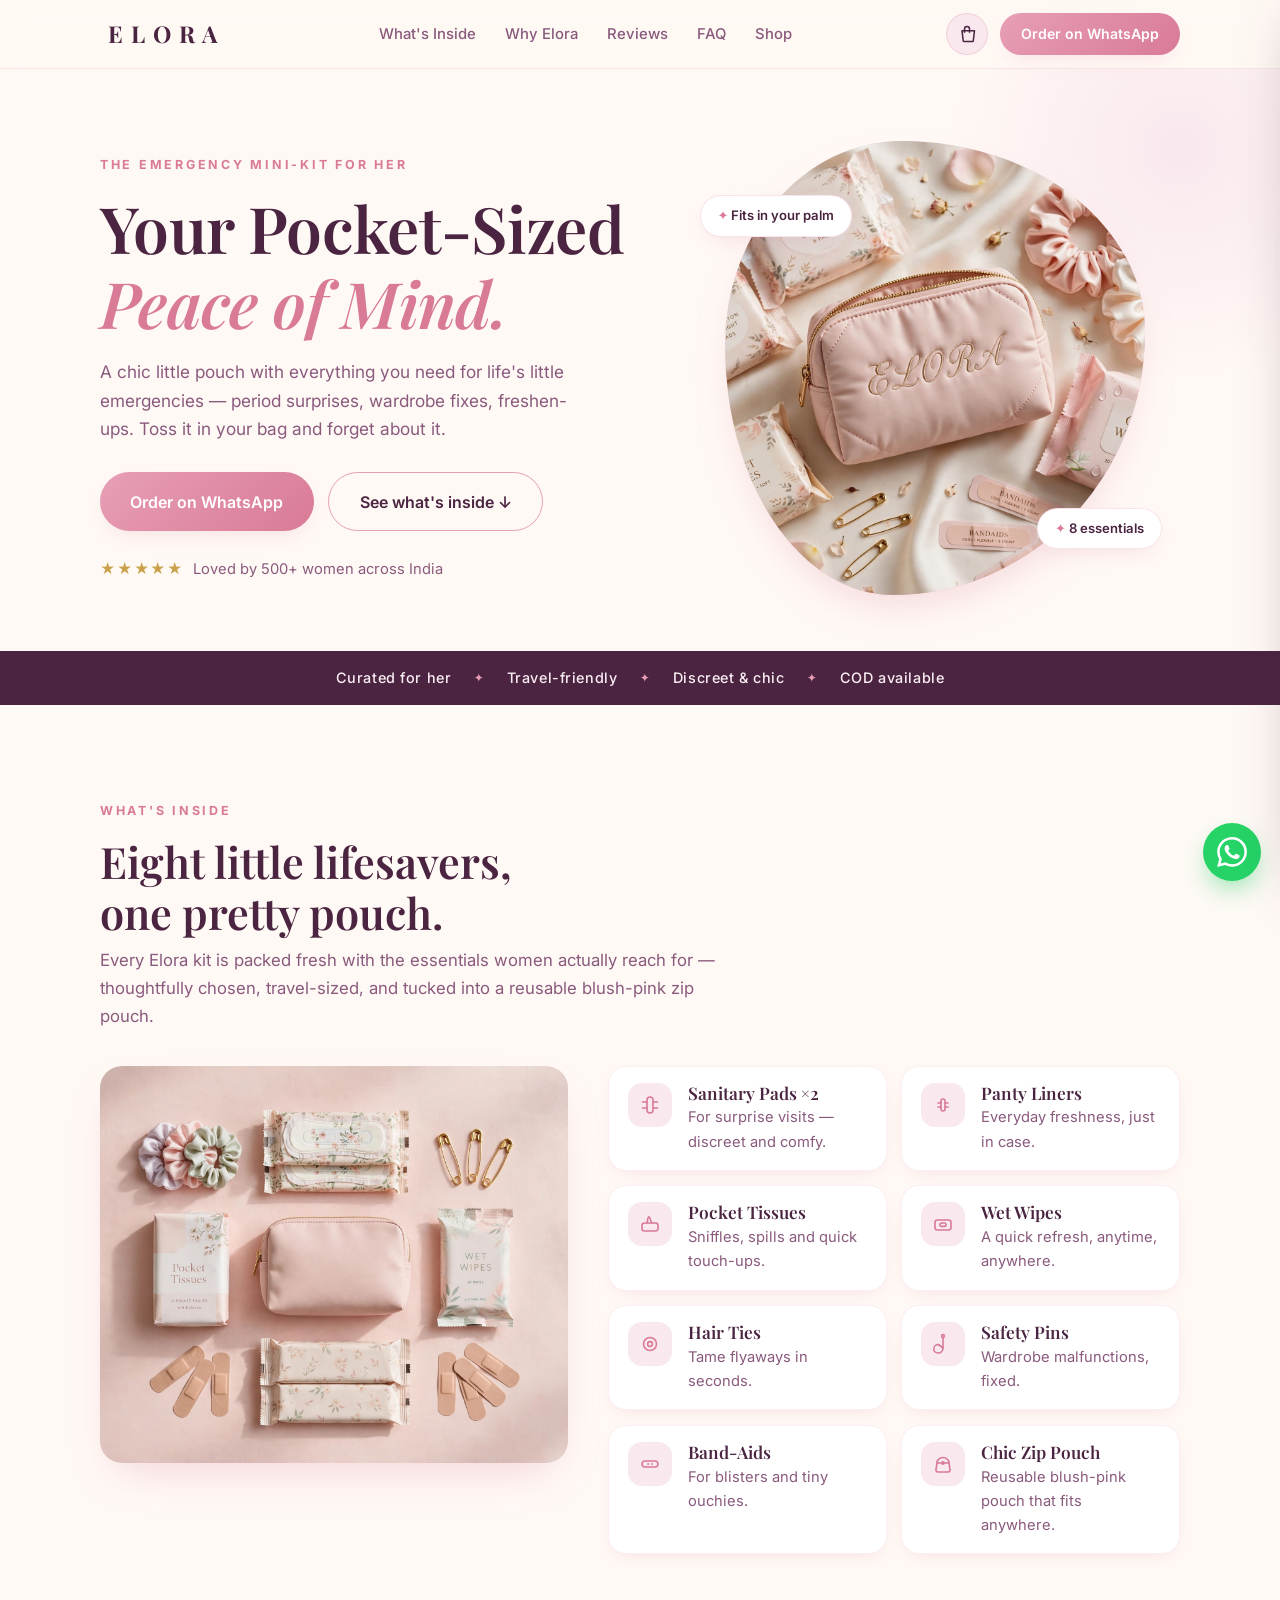
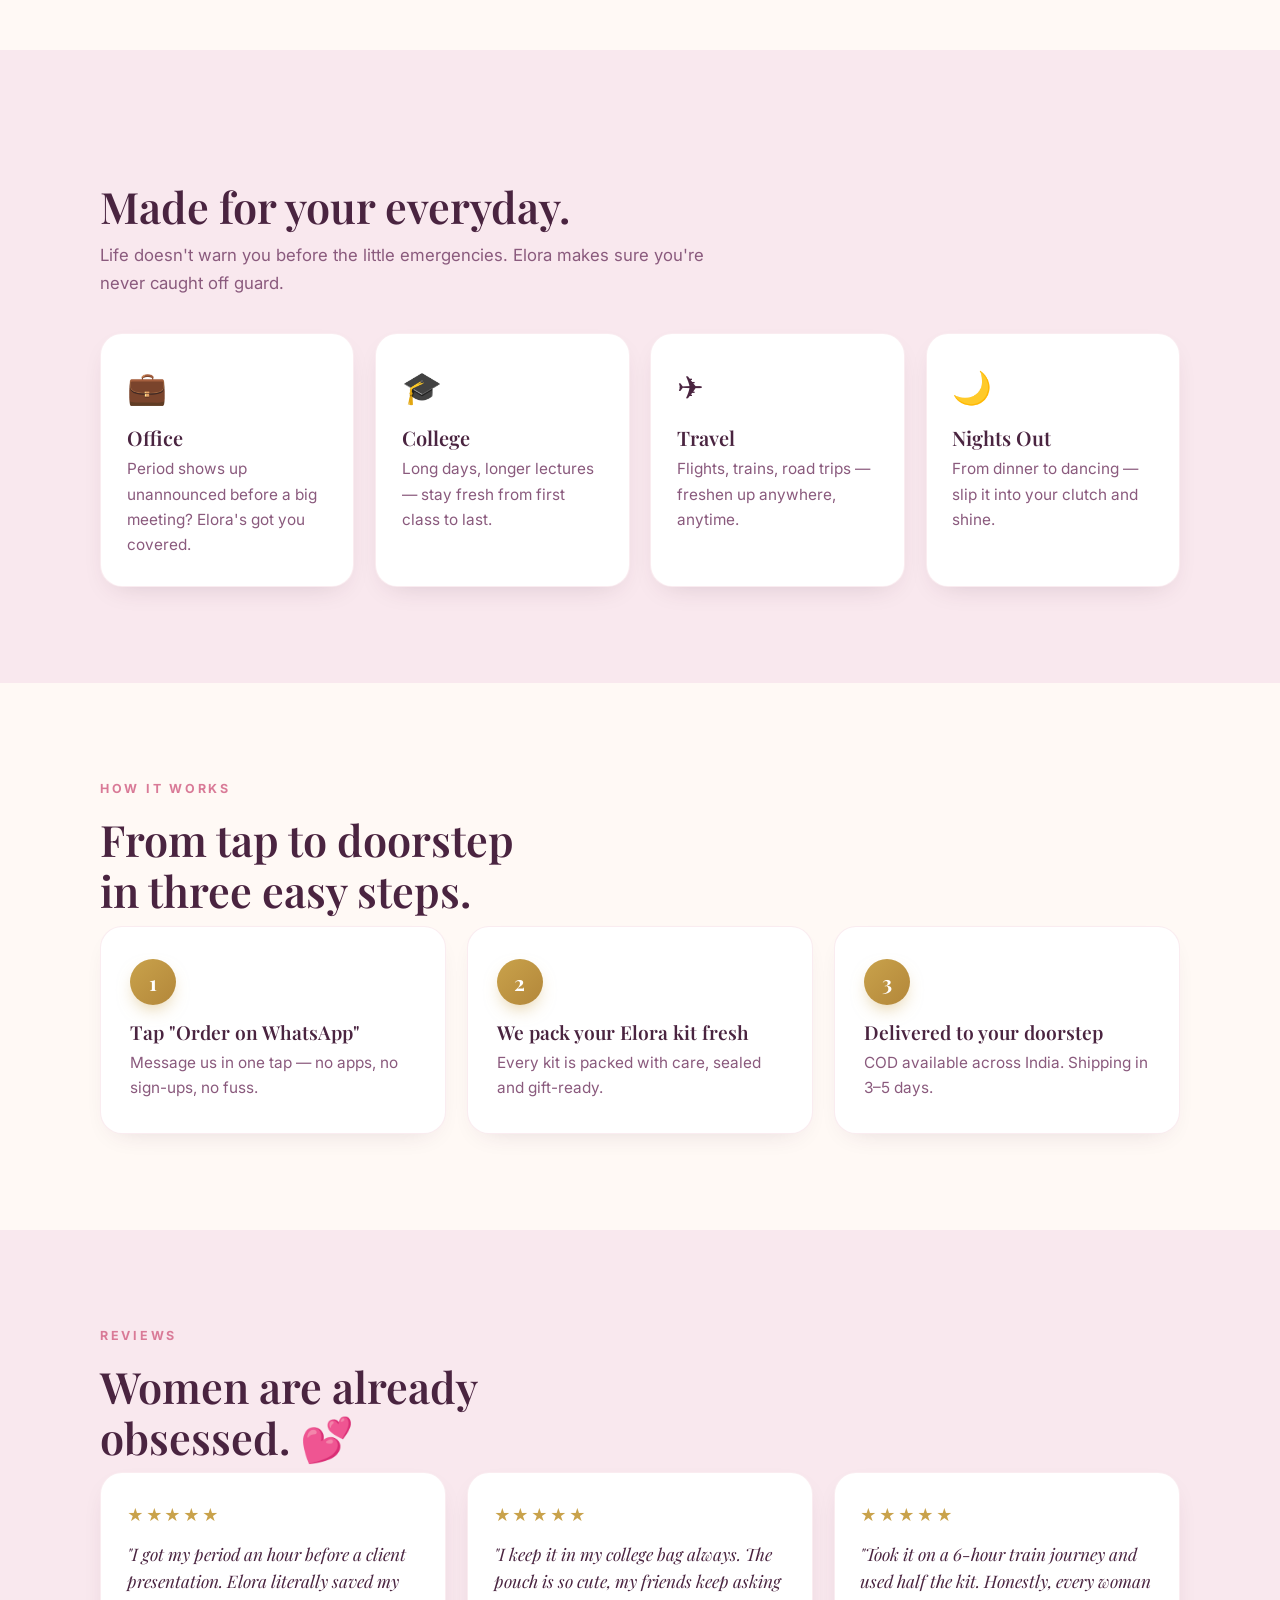
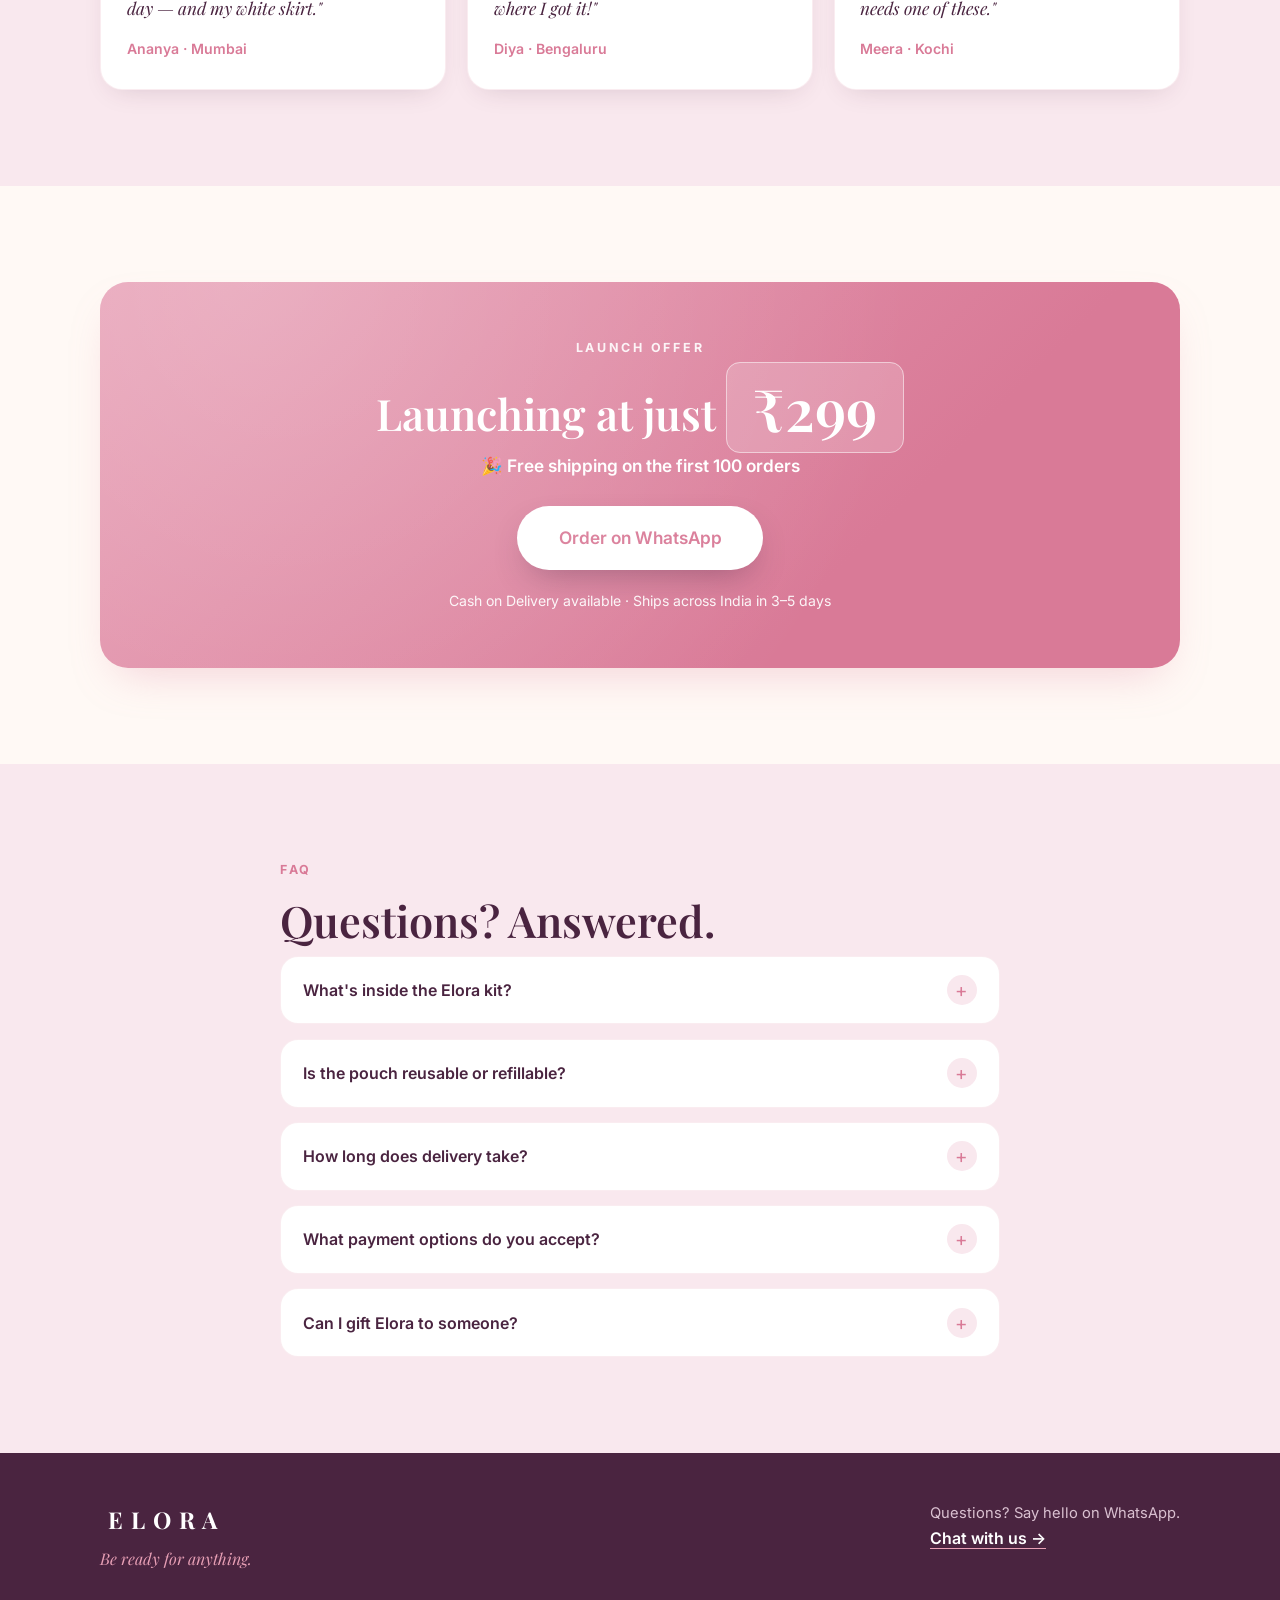
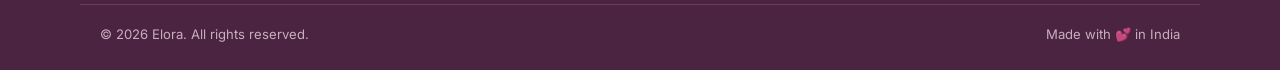
==== commit b5fe16ba: "Elora shop v2 — items page, cart drawer, checkout with UPI + COD via WhatsApp" ====
--- a/index.html
+++ b/index.html
@@ -26,6 +26,11 @@
       d.innerHTML = '<span>' + (img.getAttribute('data-ph') || 'Elora') + '</span>';
       img.replaceWith(d);
     };
+    // Product images (pouch-lavender/pouch-sage may not exist yet) fall back to hero.png first, then the placeholder
+    window.eloraProdFallback = function (img) {
+      if (img.dataset.fb) { window.eloraImgFallback(img); }
+      else { img.dataset.fb = '1'; img.src = 'assets/hero.png'; }
+    };
   </script>
 </head>
 <body>
@@ -39,8 +44,13 @@
         <a href="#why">Why Elora</a>
         <a href="#reviews">Reviews</a>
         <a href="#faq">FAQ</a>
+        <a href="shop.html">Shop</a>
       </nav>
       <div class="nav-actions">
+        <button class="cart-btn" id="cartBtn" aria-label="Open cart">
+          <svg viewBox="0 0 24 24" fill="none" stroke="currentColor" stroke-width="1.8" stroke-linecap="round" stroke-linejoin="round" aria-hidden="true"><path d="M6 8h15l-1.5 12.5a1 1 0 0 1-1 .5H8.5a1 1 0 0 1-1-.5L6 8z"/><path d="M9 10V6a3 3 0 0 1 6 0v4"/></svg>
+          <span class="cart-count" id="cartCount">0</span>
+        </button>
         <a class="btn btn-sm" data-wa href="#" target="_blank" rel="noopener">Order on WhatsApp</a>
         <button class="nav-toggle" id="navToggle" aria-label="Open menu" aria-expanded="false">
           <span></span><span></span><span></span>
@@ -285,6 +295,23 @@
     <svg viewBox="0 0 24 24" fill="currentColor" aria-hidden="true"><path d="M17.472 14.382c-.297-.149-1.758-.867-2.03-.967-.273-.099-.471-.148-.67.15-.197.297-.767.966-.94 1.164-.173.199-.347.223-.644.075-.297-.15-1.255-.463-2.39-1.475-.883-.788-1.48-1.761-1.653-2.059-.173-.297-.018-.458.13-.606.134-.133.298-.347.446-.52.149-.174.198-.298.298-.497.099-.198.05-.371-.025-.52-.075-.149-.669-1.612-.916-2.207-.242-.579-.487-.5-.669-.51-.173-.008-.371-.01-.57-.01-.198 0-.52.074-.792.372-.272.297-1.04 1.016-1.04 2.479 0 1.462 1.065 2.875 1.213 3.074.149.198 2.096 3.2 5.077 4.487.709.306 1.262.489 1.694.625.712.227 1.36.195 1.871.118.571-.085 1.758-.719 2.006-1.413.248-.694.248-1.289.173-1.413-.074-.124-.272-.198-.57-.347m-5.421 7.403h-.004a9.87 9.87 0 01-5.031-1.378l-.361-.214-3.741.982.998-3.648-.235-.374a9.86 9.86 0 01-1.51-5.26c.001-5.45 4.436-9.884 9.888-9.884 2.64 0 5.122 1.03 6.988 2.898a9.825 9.825 0 012.893 6.994c-.003 5.45-4.437 9.884-9.885 9.884m8.413-18.297A11.815 11.815 0 0012.05 0C5.495 0 .16 5.335.157 11.892c0 2.096.547 4.142 1.588 5.945L.057 24l6.305-1.654a11.882 11.882 0 005.683 1.448h.005c6.554 0 11.89-5.335 11.893-11.893a11.821 11.821 0 00-3.48-8.413z"/></svg>
   </a>
 
+  <!-- ============ CART DRAWER + TOAST ============ -->
+  <div class="drawer-overlay" id="drawerOverlay"></div>
+  <aside class="cart-drawer" id="cartDrawer" aria-label="Shopping cart">
+    <div class="drawer-head">
+      <h3>Your Cart</h3>
+      <button class="drawer-close" id="drawerClose" aria-label="Close cart">✕</button>
+    </div>
+    <div class="drawer-body" id="cartItems"></div>
+    <div class="drawer-foot" id="cartFoot">
+      <div class="subtotal-row"><span>Subtotal</span><span id="cartSubtotal">₹0</span></div>
+      <p class="ship-note">🎉 Free shipping on all orders</p>
+      <a class="btn" href="checkout.html" id="cartCheckout" style="width:100%">Checkout →</a>
+      <a class="continue-link" href="shop.html" id="continueShopping">Continue shopping</a>
+    </div>
+  </aside>
+  <div class="toast" id="toast" role="status"></div>
+
   <script src="script.js"></script>
 </body>
 </html>
--- a/styles.css
+++ b/styles.css
@@ -528,3 +528,414 @@
   .inside-grid { grid-template-columns: 0.9fr 1.1fr; }
   .section { padding: 6rem 0; }
 }
+
+/* ============ ELORA — shop, cart & checkout ============ */
+
+/* ---------- Nav additions ---------- */
+.nav-links a.active { color: var(--rose-deep); font-weight: 700; }
+.cart-btn {
+  position: relative;
+  width: 42px; height: 42px;
+  border-radius: 50%;
+  background: var(--blush);
+  border: 1px solid rgba(217, 122, 151, 0.25);
+  color: var(--plum);
+  display: inline-flex;
+  align-items: center;
+  justify-content: center;
+  cursor: pointer;
+  transition: transform 0.2s ease, background 0.2s ease;
+}
+.cart-btn:hover { transform: translateY(-2px); background: #fff; }
+.cart-btn svg { width: 20px; height: 20px; }
+.cart-count {
+  position: absolute;
+  top: -6px; right: -6px;
+  min-width: 20px; height: 20px;
+  padding: 0 5px;
+  border-radius: 999px;
+  background: var(--rose-deep);
+  color: #fff;
+  font-size: 0.72rem;
+  font-weight: 700;
+  display: none;
+  align-items: center;
+  justify-content: center;
+  line-height: 1;
+}
+.cart-count.show { display: inline-flex; }
+
+/* ---------- Cart drawer ---------- */
+.drawer-overlay {
+  position: fixed;
+  inset: 0;
+  background: rgba(74, 36, 64, 0.45);
+  opacity: 0;
+  pointer-events: none;
+  transition: opacity 0.3s ease;
+  z-index: 80;
+}
+.drawer-overlay.open { opacity: 1; pointer-events: auto; }
+.cart-drawer {
+  position: fixed;
+  top: 0; right: 0;
+  height: 100dvh;
+  width: min(420px, 92vw);
+  background: var(--cream);
+  z-index: 90;
+  transform: translateX(105%);
+  transition: transform 0.32s ease;
+  display: flex;
+  flex-direction: column;
+  box-shadow: -20px 0 60px -20px rgba(74, 36, 64, 0.35);
+  border-radius: 24px 0 0 24px;
+}
+.cart-drawer.open { transform: none; }
+.drawer-head {
+  display: flex;
+  justify-content: space-between;
+  align-items: center;
+  padding: 1.2rem 1.4rem;
+  border-bottom: 1px solid rgba(217, 122, 151, 0.16);
+}
+.drawer-head h3 { font-size: 1.3rem; }
+.drawer-close {
+  background: var(--blush);
+  border: none;
+  width: 36px; height: 36px;
+  border-radius: 50%;
+  font-size: 1.05rem;
+  cursor: pointer;
+  color: var(--plum);
+}
+.drawer-body {
+  flex: 1;
+  overflow-y: auto;
+  padding: 1.2rem 1.4rem;
+  display: flex;
+  flex-direction: column;
+  gap: 0.9rem;
+}
+.drawer-foot {
+  padding: 1.2rem 1.4rem 1.5rem;
+  border-top: 1px solid rgba(217, 122, 151, 0.16);
+  background: #fff;
+  border-radius: 0 0 0 24px;
+}
+.subtotal-row {
+  display: flex;
+  justify-content: space-between;
+  font-weight: 700;
+  font-size: 1.08rem;
+  margin-bottom: 0.4rem;
+}
+.ship-note { font-size: 0.85rem; color: var(--plum-soft); margin-bottom: 1rem; }
+.continue-link {
+  display: block;
+  text-align: center;
+  margin-top: 0.8rem;
+  font-size: 0.9rem;
+  color: var(--rose-deep);
+  font-weight: 600;
+  text-decoration: none;
+}
+.continue-link:hover { text-decoration: underline; }
+
+.cart-item {
+  display: flex;
+  gap: 0.9rem;
+  background: #fff;
+  border: 1px solid rgba(217, 122, 151, 0.14);
+  border-radius: 16px;
+  padding: 0.8rem;
+}
+.cart-item img {
+  width: 64px; height: 64px;
+  object-fit: cover;
+  border-radius: 12px;
+  background: var(--blush);
+  flex: 0 0 64px;
+}
+.ci-info { flex: 1; min-width: 0; }
+.ci-name { font-weight: 600; font-size: 0.95rem; }
+.ci-price { color: var(--plum-soft); font-size: 0.85rem; }
+.ci-row {
+  display: flex;
+  justify-content: space-between;
+  align-items: center;
+  margin-top: 0.55rem;
+}
+.stepper {
+  display: inline-flex;
+  align-items: center;
+  gap: 0.65rem;
+  background: var(--blush);
+  border-radius: 999px;
+  padding: 0.15rem 0.55rem;
+  font-weight: 700;
+  font-size: 0.92rem;
+}
+.stepper button {
+  width: 26px; height: 26px;
+  border-radius: 50%;
+  border: none;
+  background: #fff;
+  color: var(--rose-deep);
+  font-weight: 700;
+  font-size: 1rem;
+  line-height: 1;
+  cursor: pointer;
+}
+.ci-remove {
+  background: none;
+  border: none;
+  color: var(--plum-soft);
+  font-size: 0.82rem;
+  cursor: pointer;
+  text-decoration: underline;
+  padding: 0.2rem;
+}
+.empty-cart { text-align: center; padding: 3rem 1rem; color: var(--plum-soft); }
+.empty-cart p { margin-bottom: 1.2rem; font-size: 1.05rem; }
+
+/* ---------- Toast ---------- */
+.toast {
+  position: fixed;
+  left: 50%;
+  bottom: 1.6rem;
+  transform: translate(-50%, 20px);
+  background: var(--plum);
+  color: #fff;
+  padding: 0.8rem 1.5rem;
+  border-radius: 999px;
+  font-size: 0.92rem;
+  font-weight: 600;
+  opacity: 0;
+  pointer-events: none;
+  transition: opacity 0.25s ease, transform 0.25s ease;
+  z-index: 120;
+  box-shadow: var(--shadow);
+  white-space: nowrap;
+}
+.toast.show { opacity: 1; transform: translate(-50%, 0); }
+
+/* ---------- Shop page ---------- */
+.shop-hero {
+  background: linear-gradient(135deg, var(--blush), #f3d3de);
+  padding: 3.4rem 0;
+  text-align: center;
+}
+.product-grid {
+  display: grid;
+  gap: 1.4rem;
+  padding: 3rem 0 5rem;
+}
+.product-card {
+  background: #fff;
+  border-radius: var(--radius);
+  overflow: hidden;
+  border: 1px solid rgba(217, 122, 151, 0.14);
+  box-shadow: 0 10px 28px -16px rgba(74, 36, 64, 0.22);
+  display: flex;
+  flex-direction: column;
+  position: relative;
+  transition: transform 0.22s ease, box-shadow 0.22s ease;
+}
+.product-card:hover { transform: translateY(-4px); box-shadow: var(--shadow); }
+.pc-media { position: relative; aspect-ratio: 1 / 0.9; background: var(--blush); }
+.pc-media img { width: 100%; height: 100%; object-fit: cover; }
+.pc-badge {
+  position: absolute;
+  top: 0.9rem; left: 0.9rem;
+  background: var(--gold);
+  color: #fff;
+  font-size: 0.72rem;
+  font-weight: 700;
+  letter-spacing: 0.08em;
+  text-transform: uppercase;
+  padding: 0.35rem 0.8rem;
+  border-radius: 999px;
+  box-shadow: var(--shadow-sm);
+}
+.pc-body {
+  padding: 1.4rem 1.4rem 1.6rem;
+  display: flex;
+  flex-direction: column;
+  gap: 0.55rem;
+  flex: 1;
+}
+.pc-body h3 { font-size: 1.3rem; }
+.pc-tag { color: var(--plum-soft); font-size: 0.93rem; }
+.pc-contents { font-size: 0.86rem; color: var(--plum-soft); }
+.pc-contents summary {
+  cursor: pointer;
+  font-weight: 600;
+  color: var(--rose-deep);
+  font-size: 0.88rem;
+}
+.pc-contents ul { margin: 0.5rem 0 0 1.15rem; }
+.pc-price-row {
+  display: flex;
+  align-items: center;
+  gap: 0.6rem;
+  margin-top: auto;
+  padding-top: 0.7rem;
+  flex-wrap: wrap;
+}
+.pc-price {
+  font-family: var(--font-head);
+  font-size: 1.5rem;
+  font-weight: 700;
+}
+.pc-mrp { color: var(--plum-soft); text-decoration: line-through; font-size: 0.95rem; }
+.pc-off {
+  font-size: 0.76rem;
+  font-weight: 700;
+  color: #1d7a3a;
+  background: #e5f6ea;
+  padding: 0.22rem 0.6rem;
+  border-radius: 999px;
+}
+
+/* ---------- Checkout page ---------- */
+.checkout-grid {
+  display: grid;
+  gap: 1.6rem;
+  padding: 3rem 0 5rem;
+  align-items: start;
+}
+.form-card, .summary-card {
+  background: #fff;
+  border-radius: var(--radius);
+  border: 1px solid rgba(217, 122, 151, 0.14);
+  box-shadow: 0 10px 28px -16px rgba(74, 36, 64, 0.2);
+  padding: 1.8rem;
+}
+.form-card h2, .summary-card h2 { font-size: 1.5rem; margin-bottom: 1.2rem; }
+.field { margin-bottom: 1.1rem; }
+.field label {
+  display: block;
+  font-weight: 600;
+  font-size: 0.9rem;
+  margin-bottom: 0.35rem;
+}
+.field input, .field textarea {
+  width: 100%;
+  border: 1.5px solid rgba(217, 122, 151, 0.3);
+  border-radius: 14px;
+  padding: 0.8rem 1rem;
+  font-family: var(--font-body);
+  font-size: 0.98rem;
+  color: var(--plum);
+  background: var(--cream);
+  transition: border-color 0.2s ease, background 0.2s ease;
+  resize: vertical;
+}
+.field input:focus, .field textarea:focus {
+  outline: none;
+  border-color: var(--rose-deep);
+  background: #fff;
+}
+.field-error { display: none; color: #c0392b; font-size: 0.82rem; margin-top: 0.3rem; }
+.field.invalid input, .field.invalid textarea { border-color: #c0392b; }
+.field.invalid .field-error { display: block; }
+.form-row { display: grid; grid-template-columns: 1fr 1fr; gap: 1.1rem; }
+
+.pay-options { display: grid; gap: 0.9rem; margin: 1.2rem 0 1.6rem; }
+.pay-card {
+  display: block;
+  border: 1.5px solid rgba(217, 122, 151, 0.3);
+  border-radius: 16px;
+  padding: 1.1rem 1.2rem;
+  cursor: pointer;
+  transition: border-color 0.2s ease, background 0.2s ease, box-shadow 0.2s ease;
+}
+.pay-card input { display: none; }
+.pay-card:has(input:checked) {
+  border-color: var(--rose-deep);
+  background: #fff5f8;
+  box-shadow: var(--shadow-sm);
+}
+.pay-title { font-weight: 700; display: flex; align-items: center; gap: 0.6rem; }
+.pay-desc { display: block; font-size: 0.88rem; color: var(--plum-soft); margin-top: 0.35rem; }
+.upi-chip {
+  display: inline-flex;
+  align-items: center;
+  gap: 0.7rem;
+  margin-top: 0.7rem;
+  background: var(--blush);
+  border: 1.5px dashed var(--rose-deep);
+  border-radius: 12px;
+  padding: 0.55rem 0.95rem;
+  font-weight: 700;
+  cursor: pointer;
+  font-size: 0.95rem;
+}
+.upi-chip small { font-weight: 500; color: var(--plum-soft); font-size: 0.78rem; }
+
+.summary-item {
+  display: flex;
+  gap: 0.9rem;
+  align-items: center;
+  padding: 0.7rem 0;
+  border-bottom: 1px solid rgba(217, 122, 151, 0.12);
+}
+.summary-item img {
+  width: 52px; height: 52px;
+  border-radius: 10px;
+  object-fit: cover;
+  background: var(--blush);
+  flex: 0 0 52px;
+}
+.si-info { flex: 1; min-width: 0; font-size: 0.92rem; }
+.si-info strong { display: block; }
+.si-info span { color: var(--plum-soft); font-size: 0.85rem; }
+.si-total { font-weight: 700; white-space: nowrap; }
+.totals { margin-top: 1rem; }
+.totals .trow {
+  display: flex;
+  justify-content: space-between;
+  padding: 0.3rem 0;
+  font-size: 0.95rem;
+}
+.totals .trow.grand {
+  font-weight: 700;
+  font-size: 1.15rem;
+  border-top: 1.5px solid rgba(217, 122, 151, 0.25);
+  margin-top: 0.5rem;
+  padding-top: 0.8rem;
+}
+.free-ship { color: #1d7a3a; font-weight: 700; }
+.secure-note {
+  margin-top: 1rem;
+  font-size: 0.84rem;
+  color: var(--plum-soft);
+  text-align: center;
+}
+
+.success-panel {
+  display: none;
+  text-align: center;
+  background: #fff;
+  border-radius: 28px;
+  padding: 3.5rem 2rem;
+  border: 1px solid rgba(217, 122, 151, 0.2);
+  box-shadow: var(--shadow);
+  max-width: 560px;
+  margin: 3rem auto 5rem;
+}
+.success-panel.show { display: block; }
+.success-panel .big { font-size: 3rem; }
+.success-panel h2 { margin: 0.8rem 0 0.5rem; }
+.success-panel p { color: var(--plum-soft); margin-bottom: 1.6rem; }
+
+/* ---------- Shop/checkout responsive ---------- */
+@media (min-width: 720px) {
+  .product-grid { grid-template-columns: repeat(2, 1fr); }
+}
+@media (min-width: 900px) {
+  .checkout-grid { grid-template-columns: 1.1fr 0.9fr; }
+}
+@media (min-width: 1100px) {
+  .product-grid { grid-template-columns: repeat(4, 1fr); }
+}
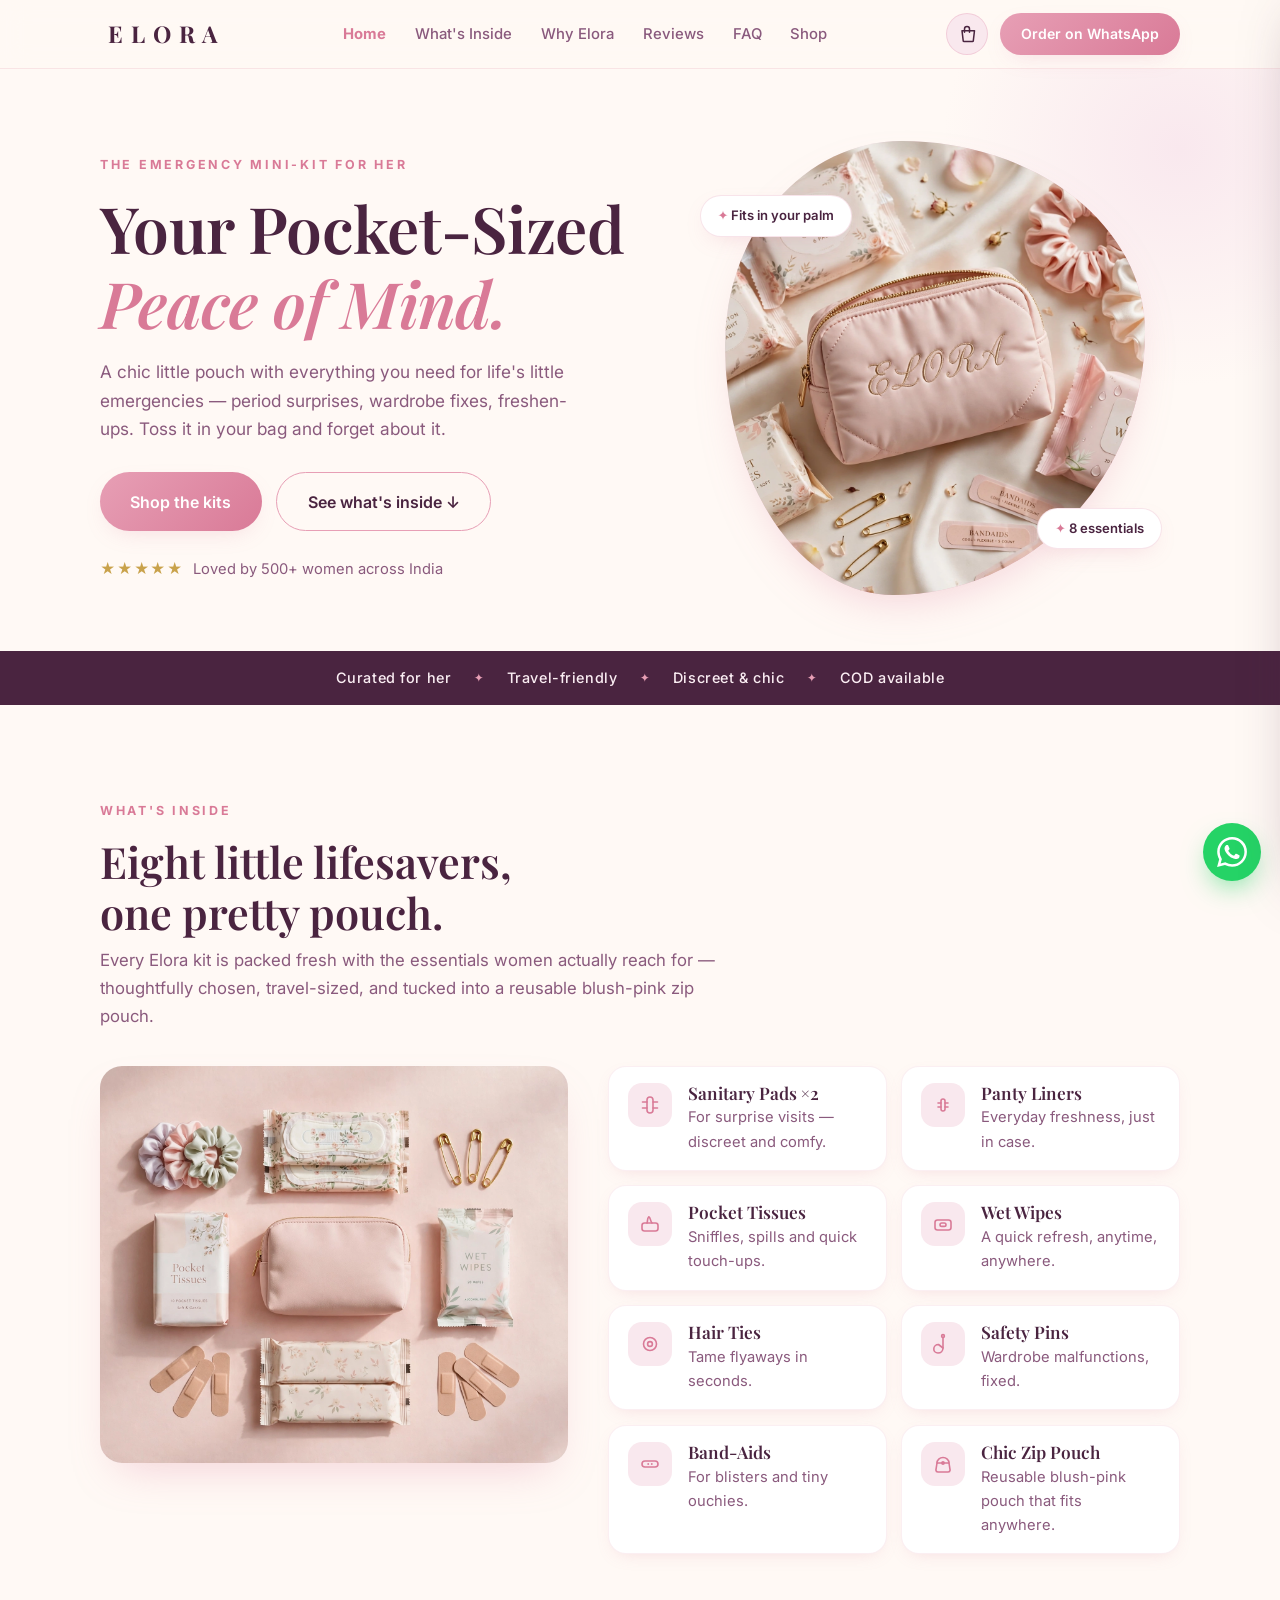
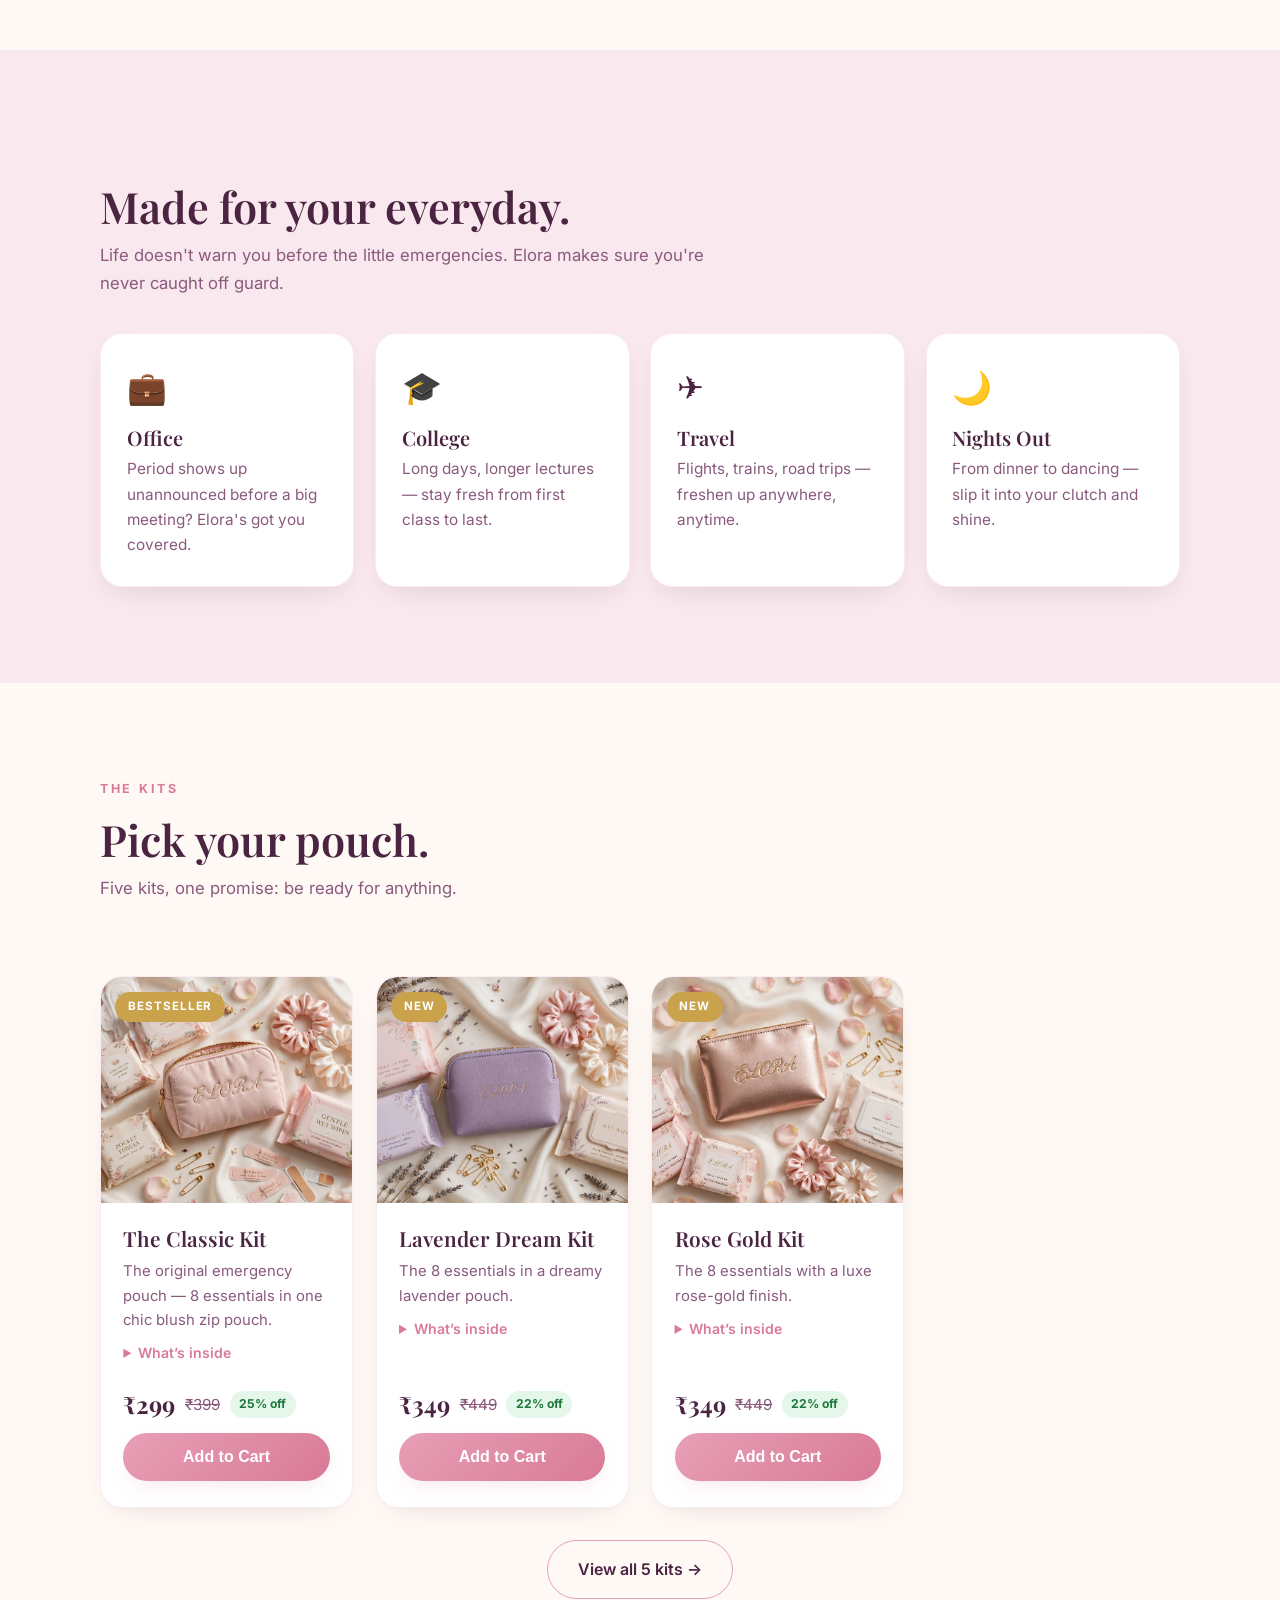
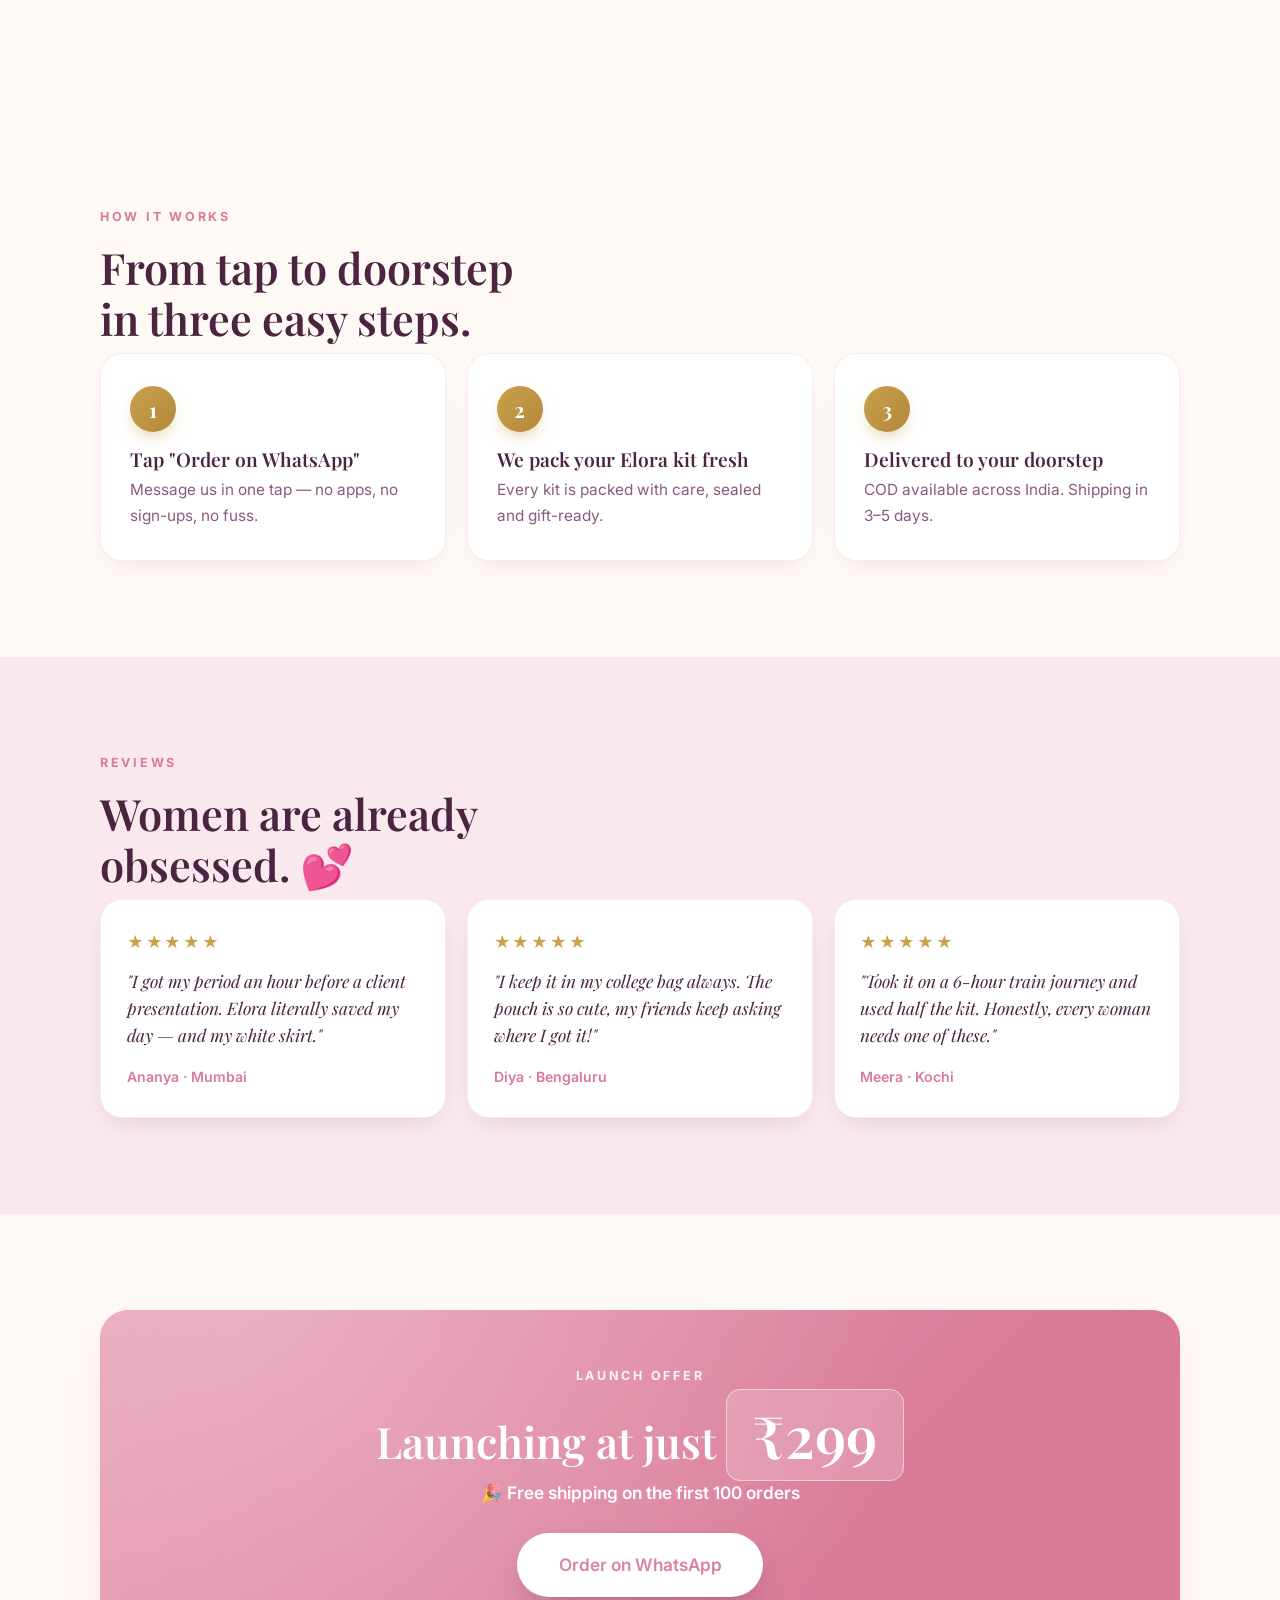
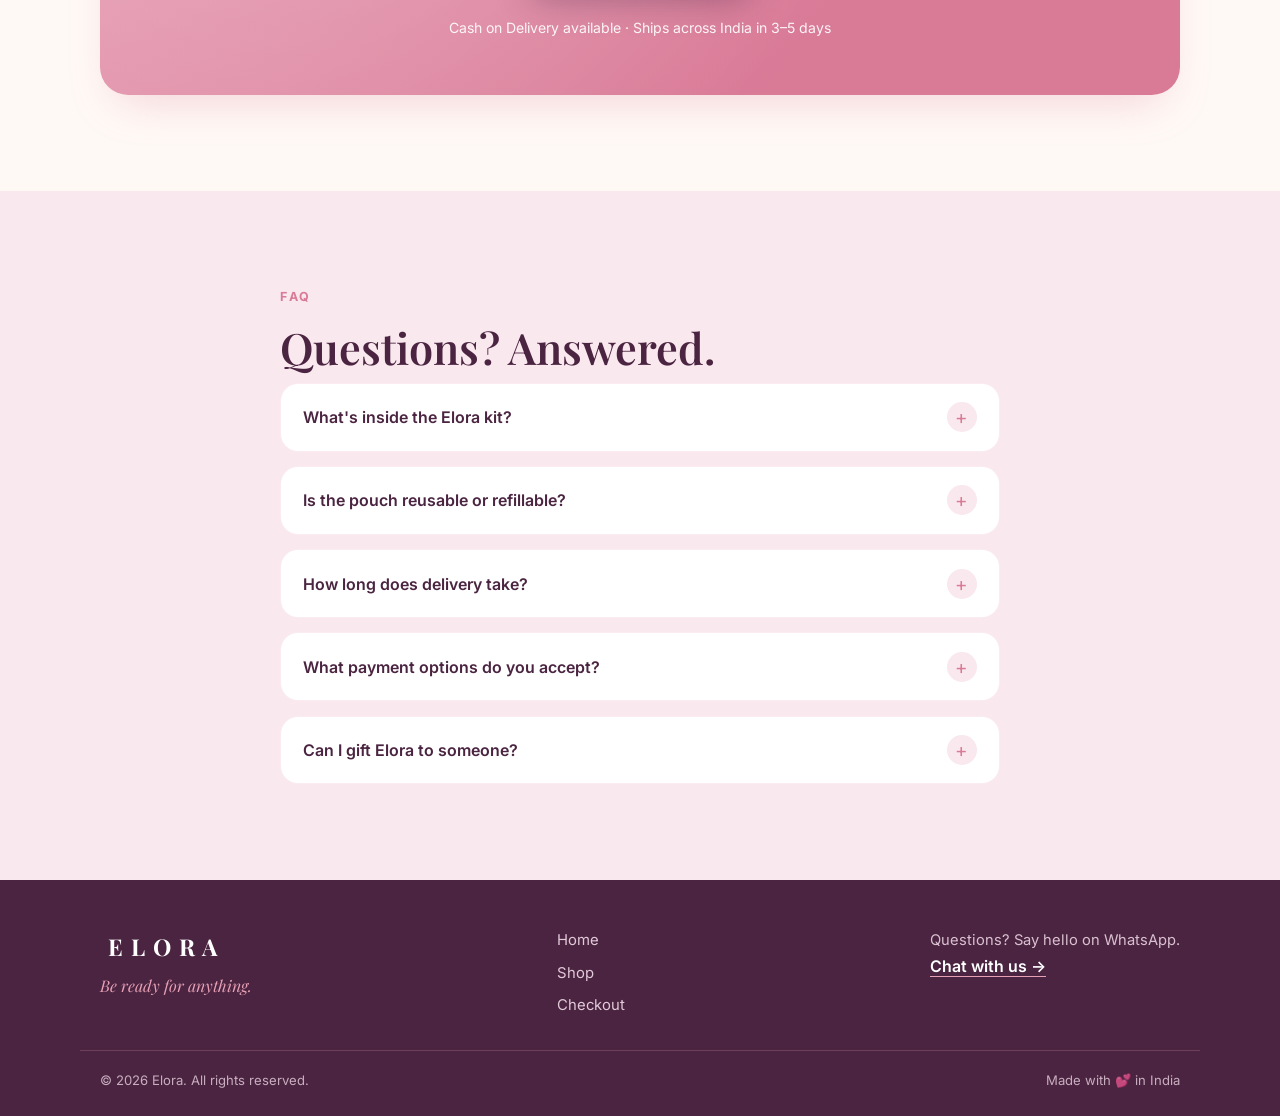
==== commit adcb1966: "Elora shop v3 — 5 product variants, featured kits on home, full cross-linking" ====
--- a/index.html
+++ b/index.html
@@ -26,7 +26,7 @@
       d.innerHTML = '<span>' + (img.getAttribute('data-ph') || 'Elora') + '</span>';
       img.replaceWith(d);
     };
-    // Product images (pouch-lavender/pouch-sage may not exist yet) fall back to hero.png first, then the placeholder
+    // Product images (pouch-lavender/pouch-rosegold/pouch-mint may not exist yet) fall back to hero.png first, then the placeholder
     window.eloraProdFallback = function (img) {
       if (img.dataset.fb) { window.eloraImgFallback(img); }
       else { img.dataset.fb = '1'; img.src = 'assets/hero.png'; }
@@ -38,8 +38,9 @@
   <!-- ============ NAV ============ -->
   <header class="nav" id="nav">
     <div class="container nav-inner">
-      <a href="#top" class="wordmark">ELORA</a>
+      <a href="index.html" class="wordmark">ELORA</a>
       <nav class="nav-links" id="navLinks" aria-label="Primary">
+        <a href="index.html" class="active">Home</a>
         <a href="#inside">What's Inside</a>
         <a href="#why">Why Elora</a>
         <a href="#reviews">Reviews</a>
@@ -69,7 +70,7 @@
           <h1 class="reveal">Your Pocket-Sized<br /><em>Peace of Mind.</em></h1>
           <p class="sub reveal">A chic little pouch with everything you need for life's little emergencies — period surprises, wardrobe fixes, freshen-ups. Toss it in your bag and forget about it.</p>
           <div class="hero-ctas reveal">
-            <a class="btn" data-wa href="#" target="_blank" rel="noopener">Order on WhatsApp</a>
+            <a class="btn" href="shop.html">Shop the kits</a>
             <a class="btn btn-ghost" href="#inside">See what's inside ↓</a>
           </div>
           <div class="hero-mini reveal">
@@ -177,6 +178,17 @@
       </div>
     </section>
 
+    <!-- ============ FEATURED KITS ============ -->
+    <section class="section" id="featured">
+      <div class="container">
+        <p class="eyebrow reveal">The Kits</p>
+        <h2 class="reveal">Pick your pouch.</h2>
+        <p class="lead reveal">Five kits, one promise: be ready for anything.</p>
+        <div class="product-grid featured-grid" id="featuredGrid"></div>
+        <div class="view-all reveal"><a class="btn btn-ghost" href="shop.html">View all 5 kits →</a></div>
+      </div>
+    </section>
+
     <!-- ============ HOW IT WORKS ============ -->
     <section class="section" id="how">
       <div class="container">
@@ -276,9 +288,14 @@
   <footer class="footer">
     <div class="container footer-inner">
       <div>
-        <p class="wordmark">ELORA</p>
+        <a href="index.html" class="wordmark">ELORA</a>
         <p class="tagline">Be ready for anything.</p>
       </div>
+      <nav class="footer-links" aria-label="Footer">
+        <a href="index.html">Home</a>
+        <a href="shop.html">Shop</a>
+        <a href="checkout.html">Checkout</a>
+      </nav>
       <div class="footer-contact">
         <p>Questions? Say hello on WhatsApp.</p>
         <a data-wa href="#" target="_blank" rel="noopener">Chat with us →</a>
@@ -312,6 +329,7 @@
   </aside>
   <div class="toast" id="toast" role="status"></div>
 
+  <script src="products.js"></script>
   <script src="script.js"></script>
 </body>
 </html>
--- a/styles.css
+++ b/styles.css
@@ -929,6 +929,44 @@
 .success-panel h2 { margin: 0.8rem 0 0.5rem; }
 .success-panel p { color: var(--plum-soft); margin-bottom: 1.6rem; }
 
+/* ---------- Cross-page nav additions ---------- */
+.back-link {
+  display: inline-block;
+  margin-bottom: 1.2rem;
+  color: var(--rose-deep);
+  font-weight: 600;
+  font-size: 0.92rem;
+  text-decoration: none;
+}
+.back-link:hover { text-decoration: underline; }
+
+.footer-links {
+  display: flex;
+  flex-direction: column;
+  gap: 0.5rem;
+}
+.footer-links a {
+  color: #f3dcea;
+  text-decoration: none;
+  font-size: 0.93rem;
+  opacity: 0.9;
+  transition: color 0.2s;
+}
+.footer-links a:hover { color: #fff; text-decoration: underline; }
+.footer .wordmark { text-decoration: none; }
+
+/* Featured kits strip on the home page */
+.featured-grid { padding: 2.4rem 0 2rem; }
+.view-all { text-align: center; padding-bottom: 1rem; }
+
+/* Checkout success actions */
+.success-actions {
+  display: flex;
+  gap: 0.8rem;
+  justify-content: center;
+  flex-wrap: wrap;
+}
+
 /* ---------- Shop/checkout responsive ---------- */
 @media (min-width: 720px) {
   .product-grid { grid-template-columns: repeat(2, 1fr); }
